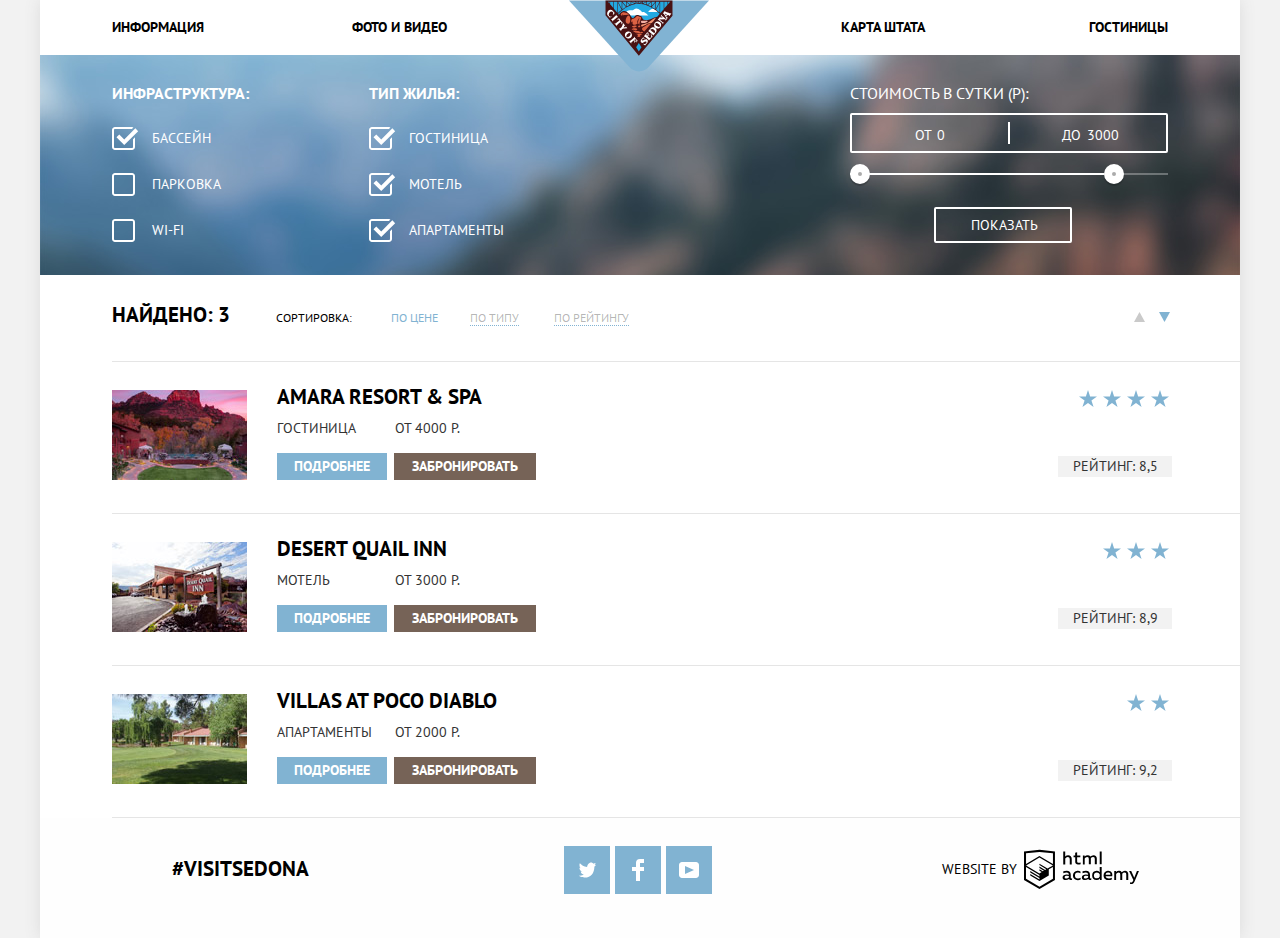
==== hotelsfilter.html @ 608b560d "d27 fix" ====
<!DOCTYPE html>
<html lang="ru">

<head>
  <meta charset="utf-8">
  <title>HTML Academy: Седона: Поиск Гостиницы</title>
  <link href="https://fonts.googleapis.com/css?family=PT+Sans:400,700&amp;subset=cyrillic" rel="stylesheet">
  <link rel="stylesheet" href="css/normalize.css">
  <link rel="stylesheet" href="css/styles.css">
</head>

<body>
  <div class="container-inner-page">
    <header class="main-header">
      <a class="logo" href="index.html"><img src="img/logo-sedona.svg" alt="nav-logo" width="140" height="72"></a>
      <nav class="main-nav">
        <ul class="site-nav">
          <li><a href="#">Информация</a></li>
          <li><a href="#">Фото и Видео</a></li>
          <li><a href="#">Карта Штата</a></li>
          <li><a href="hotelsfilter.html">Гостиницы</a></li>
        </ul>
      </nav>
    </header>
    <main class="hotels-main">
      <h1 class="visually-hidden">Выбор Жилья</h1>
      <form class="filters">
        <h2 class="visually-hidden">Фильтры жилья</h2>
        <ul class="filter-options-list">
          <h3>Инфраструктура:</h3>
          <li>
            <label class="label-checkbox" for="pool">
              <input type="checkbox" name="pool" id="pool" class="visually-hidden checkbox" checked>
              <span class="checkbox-icon">
               <svg xmlns="http://www.w3.org/2000/svg" width="23" height="23" viewBox="0 0 23 23"><path fill="#FFFFFF" d="M20 2c.542 0 1 .458 1 1v17c0 .542-.458 1-1 1H3c-.542 0-1-.458-1-1V3c0-.542.458-1 1-1h17m0-2H3C1.35 0 0 1.35 0 3v17c0 1.65 1.35 3 3 3h17c1.65 0 3-1.35 3-3V3c0-1.65-1.35-3-3-3z"/>
               </svg>
               <svg xmlns="http://www.w3.org/2000/svg" width="27" height="23" viewBox="0 0 27 23"><path fill="#FFFFFF" d="M7.285 7.486l-2.829 2.829 7.783 7.783L26.171 4.166l-2.828-2.829-11.104 11.102z"/><path fill="#FFFFFF" d="M21 20c0 .542-.458 1-1 1H3c-.542 0-1-.458-1-1V3c0-.542.458-1 1-1h16.908L21.493.415A2.96 2.96 0 0 0 20 0H3C1.35 0 0 1.35 0 3v17c0 1.65 1.35 3 3 3h17c1.65 0 3-1.35 3-3v-9.829l-2 2V20z"/>
               </svg>
            </span> Бассейн
            </label>
          </li>
          <li>
            <label class="label-checkbox" for="parking">
              <input type="checkbox" name="parking" id="parking" class="visually-hidden checkbox">
              <span class="checkbox-icon">
               <svg xmlns="http://www.w3.org/2000/svg" width="23" height="23" viewBox="0 0 23 23"><path fill="#FFFFFF" d="M20 2c.542 0 1 .458 1 1v17c0 .542-.458 1-1 1H3c-.542 0-1-.458-1-1V3c0-.542.458-1 1-1h17m0-2H3C1.35 0 0 1.35 0 3v17c0 1.65 1.35 3 3 3h17c1.65 0 3-1.35 3-3V3c0-1.65-1.35-3-3-3z"/>
               </svg>
               <svg xmlns="http://www.w3.org/2000/svg" width="27" height="23" viewBox="0 0 27 23"><path fill="#FFFFFF" d="M7.285 7.486l-2.829 2.829 7.783 7.783L26.171 4.166l-2.828-2.829-11.104 11.102z"/><path fill="#FFFFFF" d="M21 20c0 .542-.458 1-1 1H3c-.542 0-1-.458-1-1V3c0-.542.458-1 1-1h16.908L21.493.415A2.96 2.96 0 0 0 20 0H3C1.35 0 0 1.35 0 3v17c0 1.65 1.35 3 3 3h17c1.65 0 3-1.35 3-3v-9.829l-2 2V20z"/>
               </svg>
            </span> Парковка
            </label>
          </li>
          <li>
            <label class="label-checkbox" for="wifi">
              <input type="checkbox" name="wifi" id="wifi" class="visually-hidden checkbox">
              <span class="checkbox-icon">
               <svg xmlns="http://www.w3.org/2000/svg" width="23" height="23" viewBox="0 0 23 23"><path fill="#FFFFFF" d="M20 2c.542 0 1 .458 1 1v17c0 .542-.458 1-1 1H3c-.542 0-1-.458-1-1V3c0-.542.458-1 1-1h17m0-2H3C1.35 0 0 1.35 0 3v17c0 1.65 1.35 3 3 3h17c1.65 0 3-1.35 3-3V3c0-1.65-1.35-3-3-3z"/>
               </svg>
               <svg xmlns="http://www.w3.org/2000/svg" width="27" height="23" viewBox="0 0 27 23"><path fill="#FFFFFF" d="M7.285 7.486l-2.829 2.829 7.783 7.783L26.171 4.166l-2.828-2.829-11.104 11.102z"/><path fill="#FFFFFF" d="M21 20c0 .542-.458 1-1 1H3c-.542 0-1-.458-1-1V3c0-.542.458-1 1-1h16.908L21.493.415A2.96 2.96 0 0 0 20 0H3C1.35 0 0 1.35 0 3v17c0 1.65 1.35 3 3 3h17c1.65 0 3-1.35 3-3v-9.829l-2 2V20z"/>
               </svg>
              </span> Wi-Fi
            </label>
          </li>
        </ul>
        <ul class="filter-options-list rent-type">
          <h3>Тип жилья:</h3>
          <li>
            <label for="hotel" class="label-checkbox">
              <input type="checkbox" name="hotel" id="hotel" class="visually-hidden checkbox" checked>
              <span class="checkbox-icon">
               <svg xmlns="http://www.w3.org/2000/svg" width="23" height="23" viewBox="0 0 23 23"><path fill="#FFFFFF" d="M20 2c.542 0 1 .458 1 1v17c0 .542-.458 1-1 1H3c-.542 0-1-.458-1-1V3c0-.542.458-1 1-1h17m0-2H3C1.35 0 0 1.35 0 3v17c0 1.65 1.35 3 3 3h17c1.65 0 3-1.35 3-3V3c0-1.65-1.35-3-3-3z"/>
               </svg>
               <svg xmlns="http://www.w3.org/2000/svg" width="27" height="23" viewBox="0 0 27 23"><path fill="#FFFFFF" d="M7.285 7.486l-2.829 2.829 7.783 7.783L26.171 4.166l-2.828-2.829-11.104 11.102z"/><path fill="#FFFFFF" d="M21 20c0 .542-.458 1-1 1H3c-.542 0-1-.458-1-1V3c0-.542.458-1 1-1h16.908L21.493.415A2.96 2.96 0 0 0 20 0H3C1.35 0 0 1.35 0 3v17c0 1.65 1.35 3 3 3h17c1.65 0 3-1.35 3-3v-9.829l-2 2V20z"/>
               </svg>
            </span> Гостиница
            </label>
          </li>
          <li>
            <label for="motel" class="label-checkbox">
              <input type="checkbox" name="motel" id="motel" class="visually-hidden checkbox" checked>
              <span class="checkbox-icon">
               <svg xmlns="http://www.w3.org/2000/svg" width="23" height="23" viewBox="0 0 23 23"><path fill="#FFFFFF" d="M20 2c.542 0 1 .458 1 1v17c0 .542-.458 1-1 1H3c-.542 0-1-.458-1-1V3c0-.542.458-1 1-1h17m0-2H3C1.35 0 0 1.35 0 3v17c0 1.65 1.35 3 3 3h17c1.65 0 3-1.35 3-3V3c0-1.65-1.35-3-3-3z"/>
               </svg>
               <svg xmlns="http://www.w3.org/2000/svg" width="27" height="23" viewBox="0 0 27 23"><path fill="#FFFFFF" d="M7.285 7.486l-2.829 2.829 7.783 7.783L26.171 4.166l-2.828-2.829-11.104 11.102z"/><path fill="#FFFFFF" d="M21 20c0 .542-.458 1-1 1H3c-.542 0-1-.458-1-1V3c0-.542.458-1 1-1h16.908L21.493.415A2.96 2.96 0 0 0 20 0H3C1.35 0 0 1.35 0 3v17c0 1.65 1.35 3 3 3h17c1.65 0 3-1.35 3-3v-9.829l-2 2V20z"/>
               </svg>
            </span> Мотель
            </label>
          </li>
          <li>
            <label for="apart" class="label-checkbox">
              <input type="checkbox" name="apart" id="apart" class="visually-hidden checkbox" checked>
              <span class="checkbox-icon">
               <svg xmlns="http://www.w3.org/2000/svg" width="23" height="23" viewBox="0 0 23 23"><path fill="#FFFFFF" d="M20 2c.542 0 1 .458 1 1v17c0 .542-.458 1-1 1H3c-.542 0-1-.458-1-1V3c0-.542.458-1 1-1h17m0-2H3C1.35 0 0 1.35 0 3v17c0 1.65 1.35 3 3 3h17c1.65 0 3-1.35 3-3V3c0-1.65-1.35-3-3-3z"/>
               </svg>
               <svg xmlns="http://www.w3.org/2000/svg" width="27" height="23" viewBox="0 0 27 23"><path fill="#FFFFFF" d="M7.285 7.486l-2.829 2.829 7.783 7.783L26.171 4.166l-2.828-2.829-11.104 11.102z"/><path fill="#FFFFFF" d="M21 20c0 .542-.458 1-1 1H3c-.542 0-1-.458-1-1V3c0-.542.458-1 1-1h16.908L21.493.415A2.96 2.96 0 0 0 20 0H3C1.35 0 0 1.35 0 3v17c0 1.65 1.35 3 3 3h17c1.65 0 3-1.35 3-3v-9.829l-2 2V20z"/>
               </svg>
            </span> Апартаменты
            </label>
          </li>
        </ul>
        <div class="filter-range">
          <div class="filter-range-title">Стоимость в сутки (р):</div>
          <div class="price-control">
            <label class="min-value">от
              <input type="text" name="min-value" value="0">
            </label>
            <label class="max-value">до
              <input type="text" name="max-value" value="3000">
            </label>
          </div>
          <div class="range-controls">
            <div class="scale">
              <div class="bar"></div>
            </div>
            <div class="range-toggle range-toggle-min"></div>
            <div class="range-toggle range-toggle-max"></div>
          </div>
          <button class="btn-transparent" type="submit">Показать</button>
        </div>
      </form>
      <section class="results">
        <h2 class="visually-hidden">Варианты жилья</h2>
        <div class="wrapper-result-filter">
          <div class="wrapper-text-results">
            <p>НАЙДЕНО:<span> 3</span></p>
            <p>Сортировка:</p>
          </div>
          <div class="result-filter">
            <ul>
              <li><a class="active-filter" href="#">По цене</a></li>
              <li><a href="#">По типу</a></li>
              <li><a href="#">По рейтингу</a></li>
            </ul>
          </div>
          <div class="result-direction">
            <a href="#" aria-label="Направление вверх">
              <svg xmlns="http://www.w3.org/2000/svg" width="11" height="10" viewBox="0 0 11 10">
                <path fill="#cacaca" d="M5.5 0L0 10h11z" />
              </svg>
            </a>
            <a href="#" aria-label="Направление вниз">
              <svg class="active-arrow" xmlns="http://www.w3.org/2000/svg" width="11" height="10" viewBox="0 0 11 10">
                <path fill="#cacaca" d="M5.5 10L0 0h11" />
              </svg>
            </a>
          </div>
        </div>
        <div class="wrapper-hotel-list">
          <ul class="hotels-list">
            <li>
              <a href="#" class="hotels-list-item-img"><img src="img/hotelphoto.jpg" alt="hotelphoto" width="135" height="90"></a>
              <div class="wrapper-hotel-card">
                <a href="#"><h3>AMARA RESORT & SPA</h3></a>
                <div class="wrapper-card-info">
                  <span>Гостиница</span>
                  <span>от 4000 Р.</span>
                </div>
                <div class="wrapper-card-buttons">
                  <a class="blue-button button info-button" href="#">Подробнее</a>
                  <a class="button brown-button book-button" href="#">Забронировать</a>
                </div>
              </div>
              <div class="stars-rate">
                <div class="stars">
                  <svg xmlns="http://www.w3.org/2000/svg" width="18" height="17" viewBox="0 0 18 17">
                    <path fill="#81B3D2" d="M9.002 0l2.126 6.494h6.877l-5.564 4.012L14.566 17l-5.564-4.013L3.438 17l2.126-6.494L0 6.494h6.878z" />
                  </svg>
                  <svg xmlns="http://www.w3.org/2000/svg" width="18" height="17" viewBox="0 0 18 17">
                    <path fill="#81B3D2" d="M9.002 0l2.126 6.494h6.877l-5.564 4.012L14.566 17l-5.564-4.013L3.438 17l2.126-6.494L0 6.494h6.878z" />
                  </svg>
                  <svg xmlns="http://www.w3.org/2000/svg" width="18" height="17" viewBox="0 0 18 17">
                    <path fill="#81B3D2" d="M9.002 0l2.126 6.494h6.877l-5.564 4.012L14.566 17l-5.564-4.013L3.438 17l2.126-6.494L0 6.494h6.878z" />
                  </svg>
                  <svg xmlns="http://www.w3.org/2000/svg" width="18" height="17" viewBox="0 0 18 17">
                    <path fill="#81B3D2" d="M9.002 0l2.126 6.494h6.877l-5.564 4.012L14.566 17l-5.564-4.013L3.438 17l2.126-6.494L0 6.494h6.878z" />
                  </svg>
                </div>
                <span>Рейтинг: <span>8,5</span></span>
              </div>
            </li>
            <li>
              <a href="#" class="hotels-list-item-img"><img src="img/motelphoto.jpg" alt="motelphoto" width="135" height="90"></a>
              <div class="wrapper-hotel-card">
                <a href="#"><h3 class="hotel-name">DESERT QUAIL INN</h3></a>
                <div class="wrapper-card-info">
                  <span>Мотель</span>
                  <span>от 3000 Р.</span>
                </div>
                <div class="wrapper-card-buttons">
                  <a class="blue-button button info-button" href="#">Подробнее</a>
                  <a class="button brown-button book-button" href="#">Забронировать</a>
                </div>
              </div>
              <div class="stars-rate">
                <div class="stars">
                  <svg xmlns="http://www.w3.org/2000/svg" width="18" height="17" viewBox="0 0 18 17">
                    <path fill="#81B3D2" d="M9.002 0l2.126 6.494h6.877l-5.564 4.012L14.566 17l-5.564-4.013L3.438 17l2.126-6.494L0 6.494h6.878z" />
                  </svg>
                  <svg xmlns="http://www.w3.org/2000/svg" width="18" height="17" viewBox="0 0 18 17">
                    <path fill="#81B3D2" d="M9.002 0l2.126 6.494h6.877l-5.564 4.012L14.566 17l-5.564-4.013L3.438 17l2.126-6.494L0 6.494h6.878z" />
                  </svg>
                  <svg xmlns="http://www.w3.org/2000/svg" width="18" height="17" viewBox="0 0 18 17">
                    <path fill="#81B3D2" d="M9.002 0l2.126 6.494h6.877l-5.564 4.012L14.566 17l-5.564-4.013L3.438 17l2.126-6.494L0 6.494h6.878z" />
                  </svg>
                </div>
                <span>Рейтинг: <span>8,9</span></span>
              </div>
            </li>
            <li>
              <a href="#" class="hotels-list-item-img"><img src="img/apartphoto.jpg" alt="apartphoto" width="135" height="90"></a>
              <div class="wrapper-hotel-card">
                <a href="#"><h3 class="hotel-name">VILLAS AT POCO DIABLO</h3></a>
                <div class="wrapper-card-info">
                  <span>Апартаменты</span>
                  <span>от 2000 Р.</span>
                </div>
                <div class="wrapper-card-buttons">
                  <a class="blue-button button info-button" href="#">Подробнее</a>
                  <a class="button brown-button book-button" href="#">Забронировать</a>
                </div>
              </div>
              <div class="stars-rate">
                <div class="stars">
                  <svg xmlns="http://www.w3.org/2000/svg" width="18" height="17" viewBox="0 0 18 17">
                    <path fill="#81B3D2" d="M9.002 0l2.126 6.494h6.877l-5.564 4.012L14.566 17l-5.564-4.013L3.438 17l2.126-6.494L0 6.494h6.878z" />
                  </svg>
                  <svg xmlns="http://www.w3.org/2000/svg" width="18" height="17" viewBox="0 0 18 17">
                    <path fill="#81B3D2" d="M9.002 0l2.126 6.494h6.877l-5.564 4.012L14.566 17l-5.564-4.013L3.438 17l2.126-6.494L0 6.494h6.878z" />
                  </svg>
                </div>
                <span>Рейтинг: <span>9,2</span></span>
              </div>
            </li>
          </ul>
        </div>
      </section>
    </main>
    <footer class="footer-inner-page">
      <p>#VISITSEDONA</p>
      <ul>
        <li>
          <a class="social-button" href="#">
            <span class="visually-hidden">Twitter</span>
            <svg xmlns="http://www.w3.org/2000/svg" xmlns:xlink="http://www.w3.org/1999/xlink" width="17" height="22" viewBox="0 0 17 15"><path fill="#FFF" d="M10.95.144c1.685-.496 2.984.27 3.577 1.179.673-.231 1.331-.481 2.011-.708a2.345 2.345 0 0 1-.857 1.768c.685.17 1.304-.491 1.304-.491-.169 1-1.006 1.788-1.563 2.024-.231 6.75-3.175 11.217-10.077 11.082h-.446c-.41 0-4.164-.46-4.898-1.887 2.271.196 3.893-.422 4.693-1.177-.96-.3-2.679-.477-2.979-2.95.349.106.564.228 1.19.119C1.705 8.247.374 7.53.448 5.33c.285.328 1.067.536 1.34.472C1.085 5.561-.182 2.442.894.85c1.818 1.854 3.735 3.606 7.152 3.773C8.254 2.33 9.183.793 10.95.144z"/>
            </svg>
          </a>
        </li>
        <li>
          <a class="social-button" href="#">
            <span class="visually-hidden">Facebook</span>
            <svg xmlns="http://www.w3.org/2000/svg" width="12" height="22" viewBox="0 0 12 22"><path fill="#FFF" d="M12 4V0H8a4 4 0 0 0-4 4v4H0v4h4v10h4V12h4V8H8V4h4z"/>
            </svg>
          </a>
        </li>
        <li>
          <a class="social-button" href="#">
            <span class="visually-hidden">YouTube</span>
            <svg xmlns="http://www.w3.org/2000/svg" xmlns:xlink="http://www.w3.org/1999/xlink" width="20" height="22" viewBox="0 0 20 16"><path fill="#FFF" d="M17 0H3C1.35 0 0 1.35 0 3v10c0 1.65 1.35 3 3 3h14c1.65 0 3-1.35 3-3V3c0-1.65-1.35-3-3-3zM6.027 11.998V4.002L15.014 8l-8.987 3.998z"/>
            </svg>
          </a>
        </li>
      </ul>
      <div class="footer-copyright">
        <a href="https://htmlacademy.ru/intensive/htmlcss">Website by
          <svg id="Layer_1" data-name="Layer 1" xmlns="http://www.w3.org/2000/svg" viewBox="0 0 108.08 36.85" width="115" height="41"><title>logo-htmlacademy-small1</title><path d="M44.61,26.88a2,2,0,0,0,.55-0.1v1.33a3.25,3.25,0,0,1-1.18.21,1.67,1.67,0,0,1-1.67-1,4.84,4.84,0,0,1-3.14,1.08c-1.51,0-2.91-.83-2.91-2.55,0-2.13,2-2.79,3.71-2.79a11.08,11.08,0,0,1,2.17.25v-0.3c0-1-.76-1.77-2.19-1.77a7.42,7.42,0,0,0-3,.64v-1.7a10.21,10.21,0,0,1,3.19-.55c2.36,0,3.81,1.12,3.81,3.65v3a0.54,0.54,0,0,0,.49.59h0.17Zm-6.44-1.13A1.35,1.35,0,0,0,39.63,27h0.11a3.39,3.39,0,0,0,2.41-1V24.58a9.72,9.72,0,0,0-1.81-.21c-1,0-2.16.33-2.16,1.38h0Zm12.36-6.11a5,5,0,0,1,2.57.64V22a4.08,4.08,0,0,0-2.3-.7,2.75,2.75,0,1,0,0,5.49,5,5,0,0,0,2.43-.64v1.71a6.27,6.27,0,0,1-2.76.57A4.21,4.21,0,0,1,46,24.51q0-.21,0-0.41a4.32,4.32,0,0,1,4.18-4.46h0.38Zm12.17,7.24a2,2,0,0,0,.55-0.1v1.33a3.25,3.25,0,0,1-1.18.21,1.67,1.67,0,0,1-1.67-1,4.84,4.84,0,0,1-3.14,1.08c-1.51,0-2.91-.83-2.91-2.55,0-2.13,2-2.79,3.71-2.79a11.08,11.08,0,0,1,2.17.25v-0.3c0-1-.76-1.77-2.19-1.77a7.42,7.42,0,0,0-3,.64v-1.7a10.21,10.21,0,0,1,3.19-.55c2.36,0,3.81,1.12,3.81,3.65v3a0.54,0.54,0,0,0,.49.59h0.17Zm-6.44-1.13A1.35,1.35,0,0,0,57.73,27h0.11a3.39,3.39,0,0,0,2.41-1V24.58a9.72,9.72,0,0,0-1.81-.21c-1.06,0-2.16.33-2.16,1.38h0ZM73,16V28.2H71.35V26.88a3.88,3.88,0,0,1-3.19,1.54,4.4,4.4,0,0,1,0-8.78,3.81,3.81,0,0,1,3,1.3V16H73Zm-4.53,5.22a2.76,2.76,0,1,0,0,5.52A2.86,2.86,0,0,0,71.15,25V23A2.91,2.91,0,0,0,68.49,21.27ZM79,19.64c3.31,0,4.46,2.68,3.92,5.09H76.7c0.21,1.5,1.67,2.11,3.19,2.11a6.11,6.11,0,0,0,2.64-.59v1.6a7.14,7.14,0,0,1-3,.57C77,28.42,74.78,27,74.78,24a4.18,4.18,0,0,1,4-4.39H79Zm0.09,1.54a2.28,2.28,0,0,0-2.44,2.1v0.06H81.3A2,2,0,0,0,79.13,21.18Zm5.73,7V19.87h1.65v1a3.81,3.81,0,0,1,2.78-1.27A2.86,2.86,0,0,1,91.89,21a4.12,4.12,0,0,1,2.91-1.33A3.06,3.06,0,0,1,98,23V28.2h-1.9V23.05a1.59,1.59,0,0,0-1.42-1.75H94.42a2.8,2.8,0,0,0-2.07,1.12V28.2h-1.9V23.05A1.59,1.59,0,0,0,89,21.31H88.8a3,3,0,0,0-2.21,1.29v5.63H84.86Zm21.31-8.33h1.9l-3.91,9.46c-0.9,2.17-2.09,2.86-3.35,2.86a4.76,4.76,0,0,1-1.1-.14V30.46a2.86,2.86,0,0,0,.85.12c0.9,0,1.58-.64,2.07-1.9l0.17-.42-4-8.4h2l2.86,6.29ZM38.73,1.46V6.22a3.81,3.81,0,0,1,2.7-1.14,3.25,3.25,0,0,1,3.44,3.4v5.15H43V8.72a1.81,1.81,0,0,0-1.61-2h-0.3a2.93,2.93,0,0,0-2.32,1.39v5.52h-1.9V1.46h1.9ZM49.94,2.31v3h3V6.91h-3v3.81c0,1.1.5,1.46,1.58,1.46a4.49,4.49,0,0,0,1.69-.33v1.6A6.8,6.8,0,0,1,51,13.8a2.55,2.55,0,0,1-2.86-2.74V6.89H46.58V5.26h1.5V2.74Zm5.4,11.31V5.28H57v1A3.81,3.81,0,0,1,59.77,5a2.86,2.86,0,0,1,2.6,1.33A4.12,4.12,0,0,1,65.28,5,3.06,3.06,0,0,1,68.44,8.4v5.21h-1.9V8.46a1.59,1.59,0,0,0-1.42-1.75H64.89a2.8,2.8,0,0,0-2.07,1.12v5.78h-1.9V8.46A1.59,1.59,0,0,0,59.5,6.71H59.27A3,3,0,0,0,57.06,8v5.63H55.34ZM71.17,1.45H73V13.6H71.17V1.45ZM14.71,0H14.55L0,1.54V28.21l14.55,8.66,14.55-8.66V1.54Zm12.5,27.1L14.55,34.64,1.9,27.12V16.18l12.59,7.5V25L5.86,19.9v1.31l8.68,5.21v1.39L5.87,22.65V24l8.68,5.21,8.75-5.24V18.31L27.2,16V27.12Zm0-12.53-3.48,2-1.6,1L14.51,13v1.31L21,18.23H21l-0.14.09-1,.54-5.37-3.2V17l4.24,2.52-1,.67-3.2-1.9v1.31l2.1,1.24L14.5,22.1,2,14.65,14.51,7.11Zm0-1.32L14.49,5.76,1.91,13.25v-10L14.56,1.92,27.21,3.25v10h0Z" transform="translate(0 -0.02)"/>
          </svg>
        </a>
      </div>
    </footer>
  </div>
</body>

</html>
---- css/styles.css ----
body {
  margin: 0;
  padding: 0;
  display: -webkit-box;
  display: -ms-flexbox;
  display: flex;


  font-family: "PT Sans", Arial, sans-serif;
  font-size: 14px;
  line-height: 21px;
  font-weight: 400;
  color: #000000;
  text-transform: uppercase;
  text-align: center;


  background-color: #f2f2f2;
  -webkit-box-sizing: border-box;
  box-sizing: border-box;
}

a {
  text-decoration: none;
}

.container-page {
  margin-right: auto;
  margin-left: auto;
  -webkit-box-shadow: 0 0 15px #dbdbdb;
  box-shadow: 0 0 15px #dbdbdb;

  max-width: 1200px;
  height: 2770px;
  position: relative;
  width: 1200px;
}

.container-inner-page {
  margin-right: auto;
  margin-left: auto;
  -webkit-box-shadow: 0 0 15px #dbdbdb;
  box-shadow: 0 0 15px #dbdbdb;

  max-width: 1200px;
  position: relative;
}

.visually-hidden {
  position: absolute;
  clip: rect(0 0 0 0);
  width: 1px;
  height: 1px;
  margin: -1px;
}

.main-header {
  position: relative;
  background-color: #ffffff;
  width: 1200px;

  line-height: 26px;
  font-weight: 700;
  color: #000000;
}

.main-header li {
  list-style: none;

  margin: 0;
  padding: 0;
}

.logo {
  position: absolute;
  left: 44.1%;
  z-index: 1;
}

.site-nav {
  display: -webkit-box;
  display: -ms-flexbox;
  display: flex;
  -ms-flex-wrap: wrap;
  flex-wrap: wrap;
  padding: 0;
  line-height: 55px;
  -webkit-box-align: center;
  -ms-flex-align: center;
  align-items: center;
  margin: 0;
}

.site-nav a {
  height: 100%;
}

.site-nav li {
  width: 100px;
}

.site-nav li:first-child {
  margin-left: 6%;
  margin-right: 11.6666%;
  text-align: left;
}

.site-nav li:nth-child(2) {
  margin-right: auto;
  text-align: left;
}

.site-nav li:nth-child(3) {
  text-align: right;
}

.site-nav li:last-child {
  margin-right: 6%;
  margin-left: 11.9166%;
  text-align: right;
}

.main-header a {
  color: #000000;
}

.main-header a:hover,
.main-header a:focus {
  color: #80b3d2;
}

.main-header a:active {
  color: rgba( 0, 0, 0, 0.3);
}

.welcome-block {
  background-color: #848288;
  background-image: url("../img/background-photo.jpg");
  background-position: center -58px;
  background-repeat: no-repeat;
  background-size: cover;
  height: 510px;
  position: relative;
  z-index: -1;
}

.welcome-block img {
  padding-top: 75px;
}

.features,
.search-button {
  background-color: #ffffff;
  position: relative;

  color: #000000;
}

.features ul {
  list-style: none;
  padding: 0;
}

.features h2 {
  font-size: 21px;
  line-height: 26px;
  text-align: center;
}

.features h3 {
  font-size: 21px;
  text-align: center;
  -ms-flex-item-align: center;
  -ms-grid-row-align: center;
  align-self: center;
}

.features span,
.features p {
  text-align: center;
  color: #333333;
}

.feature-true-town,
.feature-diablo-bridge {
  background-color: #81b3d2;
  width: 1200px;

  color: #ffffff;
}

.feature-true-town h3 {
  width: 130px;
  margin-top: 48px;
}

.feature-true-town p,
.feature-diablo-bridge p,
.feature-true-town span,
.feature-diablo-bridge span {
  color: #ffffff;
}

.feature-true-town p {
  -ms-flex-item-align: center;
  -ms-grid-row-align: center;
  align-self: center;
  width: 290px;
  margin-top: 23px;
}

.feature-diablo-bridge p {
  width: 306px;
  -ms-flex-item-align: center;
  -ms-grid-row-align: center;
  align-self: center;
  margin-top: 23px;
}

.feature-brown-block {
  background-color: #eeeeee;

  color: #000000;

  width: 33.333333%;
  min-height: 255px;
  display: -webkit-box;
  display: -ms-flexbox;
  display: flex;
  -webkit-box-orient: vertical;
  -webkit-box-direction: normal;
  -ms-flex-direction: column;
  flex-direction: column;
  -webkit-box-pack: center;
  -ms-flex-pack: center;
  justify-content: center;
}

.feature-brown-block h3 {
  margin: 0;
  width: 130px;
  -ms-flex-item-align: center;
  -ms-grid-row-align: center;
  align-self: center;

  margin-bottom: 25px;
  margin-top: 49px;
}

.feature-brown-block p {
  width: 260px;
  -ms-flex-item-align: center;
  -ms-grid-row-align: center;
  align-self: center;
  margin: 0;

  margin-bottom: 58px;
}

.feature-brown-block span {
  margin-bottom: auto;
}

.search-button b {
  font-size: 30px;
  line-height: 36px;
  text-align: center;
}

.search-button p {
  line-height: 24px;
  text-align: center;

  color: #333333;
  margin-top: 25px;
  width: 435px;
}

.button {
  font-size: 21px;
  line-height: 26px;
  text-align: center;
  vertical-align: middle;
  font-weight: 700;
  text-transform: uppercase;

  color: #ffffff;
  background-color: #766357;
  border: none;

  cursor: pointer;
}

.brown-button:hover,
.brown-button:focus {
  background-color: #604e43;
}

.brown-button:active {
  background-color: #503e33;
  color: rgba( 255, 255, 255, 0.3);
}

.blue-button {
  background-color: #81b3d2;
}

.blue-button:hover,
.blue-button:focus {
  background-color: #669ec0;
}

.blue-button:active {
  background-color: #5496bd;
  color: rgba( 255, 255, 255, 0.3);
}

.search-form label {
  line-height: 26px;
  font-weight: 700;
}

.footer p,
.footer-inner-page p {
  font-size: 21px;
  line-height: 26px;
  font-weight: 700;
  width: 400px;
  margin-top: 3px;
}

.footer ul,
.footer-inner-page ul {
  text-align: center;
}

.social-button {
  background-color: #81b3d2;
  color: #ffffff;

  width: 46px;
  height: 48px;
  display: -webkit-box;
  display: -ms-flexbox;
  display: flex;
  -webkit-box-align: center;
  -ms-flex-align: center;
  align-items: center;
  -webkit-box-pack: center;
  -ms-flex-pack: center;
  justify-content: center;
}

.social-button:active path {
  fill: #88b6d1;
}

.social-button:hover,
.social-button:focus {
  background-color: #669ec0;
  color: #ffffff;
}

.social-button:active {
  background-color: #5496bd;
  color: rgba( 255, 255, 255, 0.3);
}

.footer li,
.footer-inner-page li {
  list-style: none;
}

.footer li:first-child,
.footer-inner-page li:first-child {
  margin-left: 124px;
  margin-right: 5px;
}

.footer li:last-child,
.footer-inner-page li:last-child {
  margin-left: 5px;
  margin-right: auto;
}

.footer-copyright {
  line-height: 26px;
  vertical-align: middle;
  text-align: right;
  width: 400px;
  margin-top: -18px;

  display: -webkit-box;

  display: -ms-flexbox;

  display: flex;
  -webkit-box-pack: center;
      -ms-flex-pack: center;
          justify-content: center;

  fill: black;
}

.footer-copyright a {
  color: #000000;
  width: 211px;

  display: -webkit-box;

  display: -ms-flexbox;

  display: flex;
  -webkit-box-pack: space-evenly;
  -ms-flex-pack: space-evenly;
  justify-content: space-evenly;
  -webkit-box-align: center;
  -ms-flex-align: center;
  align-items: center;
}

.footer-copyright a:hover,
.footer-copyright a:focus {
  fill: #5496bd;
}

.footer-copyright a:active {
  fill: #bdbbbc;
}

.hotels-main {
  background-color: #ffffff;
}

.filters {
  background-color: #465159;
  background-image: url("../img/filter background.jpg");
  background-repeat: no-repeat;

  display: -webkit-box;

  display: -ms-flexbox;

  display: flex;
  min-height: 192px;
  padding-top: 28px;
}

.filters fieldset {
  border: none;
}

.filters legend {
  font-size: 16px;
  font-weight: 700;
  color: #ffffff;
}

.filters label,
.range-input div {
  color: #ffffff;
}

.wrapper-result-filter .wrapper-text-results,
.hotels-list h3 {
  font-size: 21px;
  line-height: 26px;
  font-weight: 700;
  color: #000000;
  margin-top: 6px;
}

.hotels-list a h3:hover,
.hotels-list a h3:focus {
  color: #80b3d2;
}

.hotels-list a h3:active {
  color: rgba( 0, 0, 0, 0.3);
}

.result-filter {
  font-size: 12px;
  line-height: 18px;

  display: -webkit-box;

  display: -ms-flexbox;

  display: flex;
  margin-right: auto;
  -ms-flex-wrap: wrap;
  flex-wrap: wrap;
}

.result-filter ul {
  display: -webkit-box;
  display: -ms-flexbox;
  display: flex;
  padding: 0;
  width: 288px;
}

.results ul {
  list-style: none;
}

.result-filter li:first-child {
  margin-left: 39px;
}

.result-filter li:nth-child(2) {
  margin-left: 32px;
  margin-right: auto;
}

.result-filter li:last-child {
  margin-right: 11px;
}

.result-filter .active-filter {
  color: #81b3d2;
  border-bottom: none;
}

.result-filter a {
  color: rgba(0, 0, 0, 0.3);
  text-decoration: none;
  border-bottom: 1px dotted #81b3d2;
}

.result-filter a:hover {
  color: #81b3d2;
}

.result-filter a:active {
  color: #000000;
  border-bottom: none;
}

.hotels-list span {
  color: #333333;
}

.wrapper-h2 {
  display: -webkit-box;
  display: -ms-flexbox;
  display: flex;
  width: 490px;
  -webkit-box-orient: vertical;
  -webkit-box-direction: normal;
  -ms-flex-direction: column;
  flex-direction: column;
  -webkit-box-align: center;
  -ms-flex-align: center;
  align-items: center;
  margin: auto;
  padding-top: 60px;
  padding-bottom: 50px;
  min-height: 106px;
}

.wrapper-h2 h2 {
  margin: 0;
  width: 490px;
}

.wrapper-h2 p {
  margin: 0;
  margin-top: 30px;
}

.wrapper-feature-town {
  display: -webkit-box;
  display: -ms-flexbox;
  display: flex;
  -webkit-box-orient: vertical;
  -webkit-box-direction: normal;
  -ms-flex-direction: column;
  flex-direction: column;
  -ms-flex-preferred-size: 33.333333%;
  flex-basis: 33.333333%;
}

.feature-true-town {
  display: -webkit-box;
  display: -ms-flexbox;
  display: flex;

  position: relative;
  min-height: 255px;
  overflow: hidden;
}

.feature-true-town img {
  position: absolute;
  top: 50%;
  left: 50%;
  -webkit-transform: translate(-25%, -50%);
  -ms-transform: translate(-25%, -50%);
  transform: translate(-25%, -50%);
}

.sublist {
  display: -webkit-box;
  display: -ms-flexbox;
  display: flex;
  -webkit-box-align: center;
  -ms-flex-align: center;
  align-items: center;
  -ms-flex-pack: distribute;
  justify-content: space-around;
}

.sublist li {
  width: 400px;
}

.sublist-item {
  padding-top: 60px;
  padding-bottom: 70px;
  width: 285px;
  margin: auto;
}

.sublist h3 {
  padding-top: 72px;
  position: relative;
  margin-top: 28px;
}

.sublist-item p {
  margin-top: 26px;
}

.sublist-item-aparts h3::before {
  content: "";

  position: absolute;
  width: 75px;
  height: 72px;
  left: 105px;
  top: -25px;

  background-image: url("../img/icon-1.svg");
  background-repeat: no-repeat;
  background-position: 0, 0;
}

.sublist-item-food h3::before {
  content: "";

  position: absolute;
  width: 74px;
  height: 70px;

  top: -25px;
  left: 37%;

  background-image: url("../img/icon-3.svg");
  background-repeat: no-repeat;
  background-position: 0, 0;
}

.sublist-item-gifts h3::before {
  content: "";

  position: absolute;
  width: 64px;
  height: 76px;

  top: -25px;
  left: 39%;

  background-image: url("../img/icon-2.svg");
  background-repeat: no-repeat;
  background-position: 0, 0;
}

.welcome-block {
  display: -webkit-box;
  display: -ms-flexbox;
  display: flex;
  -webkit-box-pack: center;
  -ms-flex-pack: center;
  justify-content: center;
}

.feature-diablo-bridge {
  display: -webkit-box;
  display: -ms-flexbox;
  display: flex;
}

.wrapper-feature-bridge {
  display: -webkit-box;
  display: -ms-flexbox;
  display: flex;
  -webkit-box-orient: vertical;
  -webkit-box-direction: normal;
  -ms-flex-direction: column;
  flex-direction: column;
  -ms-flex-preferred-size: 33.3333333%;
  flex-basis: 33.3333333%;
}

.wrapper-feature-bridge h3 {
  width: 151px;
  margin-top: 48px;
}

.search-button {
  display: -webkit-box;
  display: -ms-flexbox;
  display: flex;
  -webkit-box-orient: vertical;
  -webkit-box-direction: normal;
  -ms-flex-direction: column;
  flex-direction: column;
  -webkit-box-align: center;
  -ms-flex-align: center;
  align-items: center;
  z-index: 3;
}

.wrapper-search-button {
  display: -webkit-box;
  display: -ms-flexbox;
  display: flex;
  -webkit-box-pack: center;
  -ms-flex-pack: center;
  justify-content: center;
  -webkit-box-orient: vertical;
  -webkit-box-direction: normal;
  -ms-flex-direction: column;
  flex-direction: column;
  width: 569px;
  -webkit-box-align: center;
  -ms-flex-align: center;
  align-items: center;
}

.wrapper-text-search-button {
  display: -webkit-box;
  display: -ms-flexbox;
  display: flex;
  -webkit-box-orient: vertical;
  -webkit-box-direction: normal;
  -ms-flex-direction: column;
  flex-direction: column;
  width: 436px;
  padding-top: 52px;
  padding-bottom: 34px;
}

.search-button-brown {
  padding-top: 30px;
  padding-bottom: 30px;
  width: 100%;
}

.search-form {
  display: -webkit-box;
  display: -ms-flexbox;
  display: flex;
  -ms-flex-wrap: wrap;
  flex-wrap: wrap;
  padding: 55px;
  padding-top: 25px;
  padding-left: 56px;
  padding-right: 44px;

  background-color: #fff;

  position: absolute;
  width: 469px;
  top: 100%;
  left: 26.3%;
}

.amount-buttons-container {
  display: -webkit-box;
  display: -ms-flexbox;
  display: flex;
  width: 115px;
}

.wrapper-input-label {
  display: -webkit-box;
  display: -ms-flexbox;
  display: flex;
  width: 458px;
  margin-top: 30px;
  -webkit-box-pack: justify;
  -ms-flex-pack: justify;
  justify-content: space-between;
  -webkit-box-align: center;
  -ms-flex-align: center;
  align-items: center;
}

.search-button-blue {
  width: 97.5%;
  padding: 0;
  min-height: 58px;
  margin-top: 52px;
}

.wrapper-input-label input {
  width: 39px;
  height: 36px;

  border: 0;
  background-color: #f2f2f2;
}

.label-adult-amount {
  padding-right: 27px;
}

.label-children-amount {
  padding-left: 40px;
  padding-right: 15px;
}

.map {
  width: 100%;
  position: relative;
  min-height: 475px;
  height: 100%
}

.footer {
  position: absolute;
  width: 1200px;
  height: 120px;
  bottom: 0;

  display: -webkit-box;

  display: -ms-flexbox;

  display: flex;
  -ms-flex-pack: distribute;
  justify-content: space-around;
  -webkit-box-align: center;
  -ms-flex-align: center;
  align-items: center;
  background-color: rgba(255, 255, 255, 0.9);
}

.footer-inner-page {
  width: 1200px;
  height: 120px;

  display: -webkit-box;

  display: -ms-flexbox;

  display: flex;
  -ms-flex-pack: distribute;
  justify-content: space-around;
  -webkit-box-align: center;
  -ms-flex-align: center;
  align-items: center;
  background-color: rgba(255, 255, 255, 0.9);
}

.footer ul,
.footer-inner-page ul {
  display: -webkit-box;
  display: -ms-flexbox;
  display: flex;
  width: 400px;
  padding: 0;
  -ms-flex-wrap: wrap;
  flex-wrap: wrap;
  margin-top: -3px;
}

.features-list {
  display: -webkit-box;
  display: -ms-flexbox;
  display: flex;
  -ms-flex-wrap: wrap;
  flex-wrap: wrap;
  -webkit-box-pack: center;
  -ms-flex-pack: center;
  justify-content: center;
  margin: 0;
}

.filters h3 {
  font-size: 16px;
  line-height: 21px;
  font-weight: 700;
  padding: 0;
  margin: 0;

  color: #ffffff;
}

.filter-range {
  margin-right: 6%;
  margin-left: auto;
}

.wrapper-result-filter {
  display: -webkit-box;
  display: -ms-flexbox;
  display: flex;
  -webkit-box-align: baseline;
  -ms-flex-align: baseline;
  align-items: baseline;
  min-height: 86px;
}

.hotels-list {
  display: -webkit-box;
  display: -ms-flexbox;
  display: flex;
  -webkit-box-orient: vertical;
  -webkit-box-direction: normal;
  -ms-flex-direction: column;
  flex-direction: column;
  padding: 0;
  margin-bottom: 0;
  margin-top: 0;
}

.hotels-list li {
  display: -webkit-box;
  display: -ms-flexbox;
  display: flex;
  border-top: 1px solid #e5e5e5;

  height: 151px;
}

.wrapper-hotel-card {
  width: 364px;
  margin-left: 30px;
  margin-right: auto;

  display: -webkit-box;

  display: -ms-flexbox;

  display: flex;
  -webkit-box-orient: vertical;
  -webkit-box-direction: normal;
  -ms-flex-direction: column;
  flex-direction: column;
}

.wrapper-hotel-card h3 {
  text-align: left;
  padding: 0;
  margin: 0;
  margin-top: 22px;
}

.map-container {
  position: absolute;
  z-index: -1;
}

.interactive-map {
  width: 100%;
}

.diablo-bridge-image {
  height: 255px;
  width: 800px;
  overflow: hidden;
}

.filter-range {
  width: 318px;
  text-transform: uppercase;
  color: #ffffff;
}

.filter-range-title {
  font-weight: 700px;
  font-size: 16px;
  line-height: 21px;
  margin-bottom: 9px;
  text-align: left;
}

.price-control {
  height: 36px;
  margin-bottom: 20px;

  font-size: 0;
  position: relative;

  border: 2px solid #ffffff;
  border-radius: 2px;
}

.price-control label {
  display: inline-block;

  font-size: 14px;
  line-height: 38px;
  vertical-align: top;

  cursor: pointer;
}

.price-control .min-value,
.price-control .max-value {
  width: 114px;
  padding-left: 34px;
}

.price-control input {
  width: 50px;
  margin: 0;

  color: inherit;
  font: inherit;

  background: none;
  border: none;
}

.price-control::after {
  content: "";
  position: absolute;

  top: 50%;
  left: 50%;
  -webkit-transform: translate(-50%, -50%);
  -ms-transform: translate(-50%, -50%);
  transform: translate(-50%, -50%);

  width: 2px;
  height: 22px;

  background: #ffffff;
}

.range-controls {
  position: relative;

  margin-bottom: 32px;
}

.range-controls .scale {
  height: 2px;

  background: rgba(255, 255, 255, 0.3);
}

.range-controls .bar {
  width: 80%;
  height: 2px;

  background: #ffffff;
}

.range-toggle {
  width: 4px;
  height: 4px;

  background: #ababab;
  border: 8px solid #ffffff;
  border-radius: 50%;
  -webkit-box-shadow: 0 2px 1px 0 rgba(0, 1, 1, 0.2);
  box-shadow: 0 2px 1px 0 rgba(0, 1, 1, 0.2);
  cursor: pointer;

  position: absolute;
  top: -9px;
}

.range-toggle-min {
  left: 0;
}

.range-toggle-max {
  left: 80%;
}

.range-toggle:hover {
  background: #1c4f80;
  -webkit-transform: scale(1.1);
      -ms-transform: scale(1.1);
          transform: scale(1.1);
}

.btn-transparent {
  display: block;
  margin: 0 auto;
  padding: 6px 35px;
  padding-left: 35px;
  width: 138px;
  margin-left: 84px;

  font-size: 14px;
  line-height: 20px;
  color: #ffffff;
  text-transform: uppercase;

  background: transparent;
  border: 2px solid #ffffff;
  border-radius: 2px;
  cursor: pointer;
}

.btn-transparent:hover {
  color: #000000;

  background: #ffffff;
}

.result-direction {
  margin-right: 5%;
}

.result-direction svg {
  cursor: pointer;
}

.result-direction svg:first-child {
  margin-right: 10px;
}

.result-direction path:hover,
.result-direction path:focus {
  fill: #000;
}

.result-direction path:active {
  fill: #81b3d2;
}

.wrapper-text-results {
  width: 240px;
  margin-left: 6%;
  display: -webkit-box;
  display: -ms-flexbox;
  display: flex;
  -webkit-box-pack: justify;
  -ms-flex-pack: justify;
  justify-content: space-between;
  -webkit-box-align: baseline;
  -ms-flex-align: baseline;
  align-items: baseline;
}

.wrapper-text-results p:last-child {
  font-size: 12px;
  line-height: 18px;
  font-weight: 400;
}


.wrapper-hotel-list {
  margin-left: 6%;
  border-bottom: 1px solid #e5e5e5;
}

.hotels-list-item-img {
  -ms-flex-item-align: center;
  -ms-grid-row-align: center;
  align-self: center;
}

.wrapper-card-info {
  display: -webkit-box;
  display: -ms-flexbox;
  display: flex;
  width: 183px;
  -webkit-box-pack: justify;
  -ms-flex-pack: justify;
  justify-content: space-between;

  margin-top: 8px;
  margin-bottom: auto;
}

.wrapper-card-buttons {
  display: -webkit-box;
  display: -ms-flexbox;
  display: flex;
  width: 260px;
  margin-bottom: 33px;
}

.info-button {
  width: 110px;
  height: 27px;

  margin-right: 7px;
}

.book-button {
  width: 142px;
  height: 27px;
}

.info-button,
.book-button {
  font-size: 14px;
  vertical-align: middle;
  line-height: 27px;
}


.stars-rate {
  width: 114px;
  display: -webkit-box;
  display: -ms-flexbox;
  display: flex;
  -webkit-box-orient: vertical;
  -webkit-box-direction: normal;
  -ms-flex-direction: column;
  flex-direction: column;
  -ms-flex-pack: distribute;
  justify-content: space-around;
  margin-right: 6%;
}

.stars {
  display: -webkit-box;
  display: -ms-flexbox;
  display: flex;
  -webkit-box-pack: end;
  -ms-flex-pack: end;
  justify-content: flex-end;

  min-height: 17px;
  margin-right: -3px;
  margin-top: 28px;
  margin-bottom: auto;
}

.stars-rate span {
  background-color: #f2f2f2;
  margin-bottom: 36px;
}

.stars svg {
  margin-right: 6px;
}

.active-arrow path {
  fill: #81b3d2;
}

.minus,
.plus {
  position: relative;

  min-width: 38px;
  height: 38px;
  background-color: #f2f2f2;

  border: 0;

  cursor: pointer;
}

.minus::after {
  position: absolute;

  content: "";

  height: 3px;
  width: 13px;

  background-color: #a9a9a9;
  left: 12px;
  top: 50%;
}

.plus::after,
.plus::before {
  position: absolute;

  content: "";

  height: 3px;
  width: 12px;

  background-color: #a9a9a9;
  left: 13px;
  top: 18px;
}

.plus::after {
  -webkit-transform: rotate(90deg);
  -ms-transform: rotate(90deg);
  transform: rotate(90deg);
}

.minus:hover::after,
.plus:hover::after,
.plus:hover::before,
.minus:focus::after,
.plus:focus::after,
.plus:focus::before {
  background-color: #000;
}

.minus:active::after,
.plus:active::after,
.plus:active::before {
  background-color: #81b3d2;
}


input[name="adult-amout"],
input[name="children-amout"] {
  text-align: center;
}

.calendar-icon {
  width: 21px;
  height: 22px;

  font-size: 0;

  background-color: #f2f2f2;
  border: 0;

  position: absolute;
  right: 10px;

  cursor: pointer;
}

.calendar-icon svg {
  fill: #cdcdcd;

  position: absolute;
  right: 0;
  top: 0;
}

.calendar-icon svg:hover,
.calendar-icon:focus svg {
  fill: #000;
}

.calendar-icon svg:active,
.calendar-icon:active svg {
  fill: #81b3d2;
}

.check-in-date,
.check-out-date {
  position: relative;
}

input[name="date-of-checkin"],
input[name="date-of-checkout"] {
  padding-left: 10px;
  padding-right: 40px;
  width: 64.84%;
}

input[type="checkbox"] {
  cursor: pointer;
}

.label-checkbox {
  position: relative;

  line-height: 23px;

  padding-left: 40px;

  cursor: pointer;
}

.label-checkbox:first-of-type {
  margin-bottom: 23px;
  margin-top: 25px;
}

.label-checkbox:last-child {
  margin-top: auto;
  margin-bottom: 31px;
}

.checkbox-icon {
  position: absolute;

  width: 23px;
  height: 23px;
  left: 0;
}

.checkbox+span svg:last-child {
  display: none;
}

.checkbox:checked+span svg:first-child {
  display: none;
}

.checkbox:checked+span svg:last-child {
  display: block;
}

.checkbox:disabled+span path {
  fill: #6a6a6a;
}

.search-form-display-js {
  display: none;
}


.error-class {
  -webkit-animation: error-class-color 1s;
  animation: error-class-color 1s;
}

.interactive-map {
  position: absolute;
  min-height: 597px;
}

.interactive-map iframe {
  position: absolute;
  width: 100%;
  border: 0;
  min-height: 475px;
  left: 0;
  height: 100%;
}

.mask-container {
  position: absolute;
  bottom: -2px;
  width: 100%;
  height: 59px;
  left: 0;
}

.filter-options-list {
  margin: 0;
  padding: 0;
  list-style: none;
  margin-left: 6%;
  text-align: left;
}

.filter-options-list li {
  margin-top: 23px;
}

.filter-options-list li:first-child {
  margin-top: 25px;
}

.rent-type {
  margin-left: 120px;
}
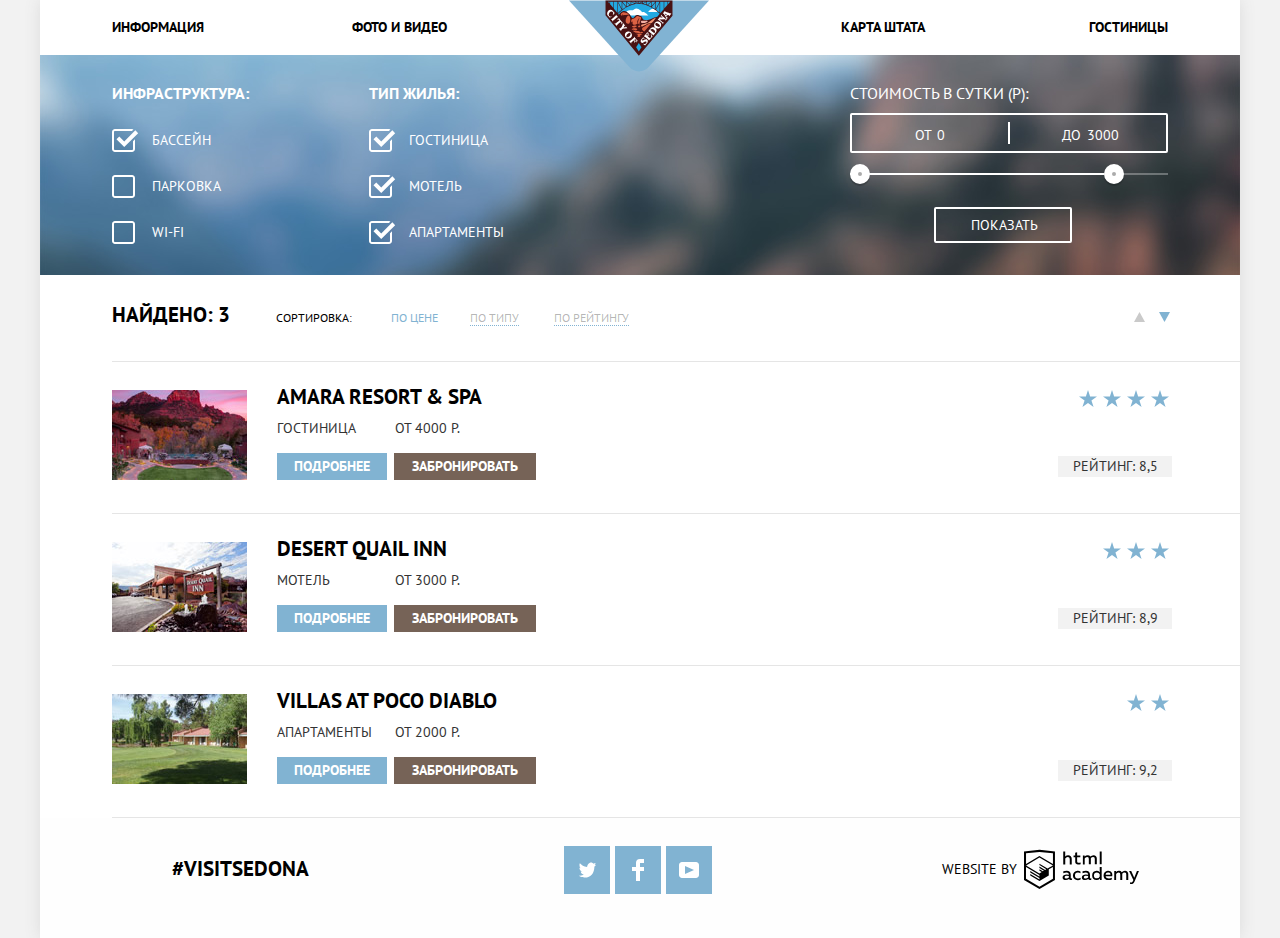
==== commit d184a59a: "fixes" ====
--- a/hotelsfilter.html
+++ b/hotelsfilter.html
@@ -24,80 +24,84 @@
     </header>
     <main class="hotels-main">
       <h1 class="visually-hidden">Выбор Жилья</h1>
-      <form class="filters">
+      <form class="filters" action="#">
         <h2 class="visually-hidden">Фильтры жилья</h2>
-        <ul class="filter-options-list">
+        <div class="infrastructure">
           <h3>Инфраструктура:</h3>
-          <li>
-            <label class="label-checkbox" for="pool">
-              <input type="checkbox" name="pool" id="pool" class="visually-hidden checkbox" checked>
-              <span class="checkbox-icon">
+          <ul class="filter-options-list">
+            <li>
+              <label class="label-checkbox" for="pool">
+                <input type="checkbox" name="pool" id="pool" class="visually-hidden checkbox" checked>
+                <span class="checkbox-icon">
                <svg xmlns="http://www.w3.org/2000/svg" width="23" height="23" viewBox="0 0 23 23"><path fill="#FFFFFF" d="M20 2c.542 0 1 .458 1 1v17c0 .542-.458 1-1 1H3c-.542 0-1-.458-1-1V3c0-.542.458-1 1-1h17m0-2H3C1.35 0 0 1.35 0 3v17c0 1.65 1.35 3 3 3h17c1.65 0 3-1.35 3-3V3c0-1.65-1.35-3-3-3z"/>
                </svg>
                <svg xmlns="http://www.w3.org/2000/svg" width="27" height="23" viewBox="0 0 27 23"><path fill="#FFFFFF" d="M7.285 7.486l-2.829 2.829 7.783 7.783L26.171 4.166l-2.828-2.829-11.104 11.102z"/><path fill="#FFFFFF" d="M21 20c0 .542-.458 1-1 1H3c-.542 0-1-.458-1-1V3c0-.542.458-1 1-1h16.908L21.493.415A2.96 2.96 0 0 0 20 0H3C1.35 0 0 1.35 0 3v17c0 1.65 1.35 3 3 3h17c1.65 0 3-1.35 3-3v-9.829l-2 2V20z"/>
                </svg>
             </span> Бассейн
-            </label>
-          </li>
-          <li>
-            <label class="label-checkbox" for="parking">
-              <input type="checkbox" name="parking" id="parking" class="visually-hidden checkbox">
-              <span class="checkbox-icon">
+              </label>
+            </li>
+            <li>
+              <label class="label-checkbox" for="parking">
+                <input type="checkbox" name="parking" id="parking" class="visually-hidden checkbox">
+                <span class="checkbox-icon">
                <svg xmlns="http://www.w3.org/2000/svg" width="23" height="23" viewBox="0 0 23 23"><path fill="#FFFFFF" d="M20 2c.542 0 1 .458 1 1v17c0 .542-.458 1-1 1H3c-.542 0-1-.458-1-1V3c0-.542.458-1 1-1h17m0-2H3C1.35 0 0 1.35 0 3v17c0 1.65 1.35 3 3 3h17c1.65 0 3-1.35 3-3V3c0-1.65-1.35-3-3-3z"/>
                </svg>
                <svg xmlns="http://www.w3.org/2000/svg" width="27" height="23" viewBox="0 0 27 23"><path fill="#FFFFFF" d="M7.285 7.486l-2.829 2.829 7.783 7.783L26.171 4.166l-2.828-2.829-11.104 11.102z"/><path fill="#FFFFFF" d="M21 20c0 .542-.458 1-1 1H3c-.542 0-1-.458-1-1V3c0-.542.458-1 1-1h16.908L21.493.415A2.96 2.96 0 0 0 20 0H3C1.35 0 0 1.35 0 3v17c0 1.65 1.35 3 3 3h17c1.65 0 3-1.35 3-3v-9.829l-2 2V20z"/>
                </svg>
             </span> Парковка
-            </label>
-          </li>
-          <li>
-            <label class="label-checkbox" for="wifi">
-              <input type="checkbox" name="wifi" id="wifi" class="visually-hidden checkbox">
-              <span class="checkbox-icon">
+              </label>
+            </li>
+            <li>
+              <label class="label-checkbox" for="wifi">
+                <input type="checkbox" name="wifi" id="wifi" class="visually-hidden checkbox">
+                <span class="checkbox-icon">
                <svg xmlns="http://www.w3.org/2000/svg" width="23" height="23" viewBox="0 0 23 23"><path fill="#FFFFFF" d="M20 2c.542 0 1 .458 1 1v17c0 .542-.458 1-1 1H3c-.542 0-1-.458-1-1V3c0-.542.458-1 1-1h17m0-2H3C1.35 0 0 1.35 0 3v17c0 1.65 1.35 3 3 3h17c1.65 0 3-1.35 3-3V3c0-1.65-1.35-3-3-3z"/>
                </svg>
                <svg xmlns="http://www.w3.org/2000/svg" width="27" height="23" viewBox="0 0 27 23"><path fill="#FFFFFF" d="M7.285 7.486l-2.829 2.829 7.783 7.783L26.171 4.166l-2.828-2.829-11.104 11.102z"/><path fill="#FFFFFF" d="M21 20c0 .542-.458 1-1 1H3c-.542 0-1-.458-1-1V3c0-.542.458-1 1-1h16.908L21.493.415A2.96 2.96 0 0 0 20 0H3C1.35 0 0 1.35 0 3v17c0 1.65 1.35 3 3 3h17c1.65 0 3-1.35 3-3v-9.829l-2 2V20z"/>
                </svg>
               </span> Wi-Fi
-            </label>
-          </li>
-        </ul>
-        <ul class="filter-options-list rent-type">
+              </label>
+            </li>
+          </ul>
+        </div>
+        <div class="rent-type">
           <h3>Тип жилья:</h3>
-          <li>
-            <label for="hotel" class="label-checkbox">
-              <input type="checkbox" name="hotel" id="hotel" class="visually-hidden checkbox" checked>
-              <span class="checkbox-icon">
+          <ul class="filter-options-list">
+            <li>
+              <label for="hotel" class="label-checkbox">
+                <input type="checkbox" name="hotel" id="hotel" class="visually-hidden checkbox" checked>
+                <span class="checkbox-icon">
                <svg xmlns="http://www.w3.org/2000/svg" width="23" height="23" viewBox="0 0 23 23"><path fill="#FFFFFF" d="M20 2c.542 0 1 .458 1 1v17c0 .542-.458 1-1 1H3c-.542 0-1-.458-1-1V3c0-.542.458-1 1-1h17m0-2H3C1.35 0 0 1.35 0 3v17c0 1.65 1.35 3 3 3h17c1.65 0 3-1.35 3-3V3c0-1.65-1.35-3-3-3z"/>
                </svg>
                <svg xmlns="http://www.w3.org/2000/svg" width="27" height="23" viewBox="0 0 27 23"><path fill="#FFFFFF" d="M7.285 7.486l-2.829 2.829 7.783 7.783L26.171 4.166l-2.828-2.829-11.104 11.102z"/><path fill="#FFFFFF" d="M21 20c0 .542-.458 1-1 1H3c-.542 0-1-.458-1-1V3c0-.542.458-1 1-1h16.908L21.493.415A2.96 2.96 0 0 0 20 0H3C1.35 0 0 1.35 0 3v17c0 1.65 1.35 3 3 3h17c1.65 0 3-1.35 3-3v-9.829l-2 2V20z"/>
                </svg>
             </span> Гостиница
-            </label>
-          </li>
-          <li>
-            <label for="motel" class="label-checkbox">
-              <input type="checkbox" name="motel" id="motel" class="visually-hidden checkbox" checked>
-              <span class="checkbox-icon">
+              </label>
+            </li>
+            <li>
+              <label for="motel" class="label-checkbox">
+                <input type="checkbox" name="motel" id="motel" class="visually-hidden checkbox" checked>
+                <span class="checkbox-icon">
                <svg xmlns="http://www.w3.org/2000/svg" width="23" height="23" viewBox="0 0 23 23"><path fill="#FFFFFF" d="M20 2c.542 0 1 .458 1 1v17c0 .542-.458 1-1 1H3c-.542 0-1-.458-1-1V3c0-.542.458-1 1-1h17m0-2H3C1.35 0 0 1.35 0 3v17c0 1.65 1.35 3 3 3h17c1.65 0 3-1.35 3-3V3c0-1.65-1.35-3-3-3z"/>
                </svg>
                <svg xmlns="http://www.w3.org/2000/svg" width="27" height="23" viewBox="0 0 27 23"><path fill="#FFFFFF" d="M7.285 7.486l-2.829 2.829 7.783 7.783L26.171 4.166l-2.828-2.829-11.104 11.102z"/><path fill="#FFFFFF" d="M21 20c0 .542-.458 1-1 1H3c-.542 0-1-.458-1-1V3c0-.542.458-1 1-1h16.908L21.493.415A2.96 2.96 0 0 0 20 0H3C1.35 0 0 1.35 0 3v17c0 1.65 1.35 3 3 3h17c1.65 0 3-1.35 3-3v-9.829l-2 2V20z"/>
                </svg>
             </span> Мотель
-            </label>
-          </li>
-          <li>
-            <label for="apart" class="label-checkbox">
-              <input type="checkbox" name="apart" id="apart" class="visually-hidden checkbox" checked>
-              <span class="checkbox-icon">
+              </label>
+            </li>
+            <li>
+              <label for="apart" class="label-checkbox">
+                <input type="checkbox" name="apart" id="apart" class="visually-hidden checkbox" checked>
+                <span class="checkbox-icon">
                <svg xmlns="http://www.w3.org/2000/svg" width="23" height="23" viewBox="0 0 23 23"><path fill="#FFFFFF" d="M20 2c.542 0 1 .458 1 1v17c0 .542-.458 1-1 1H3c-.542 0-1-.458-1-1V3c0-.542.458-1 1-1h17m0-2H3C1.35 0 0 1.35 0 3v17c0 1.65 1.35 3 3 3h17c1.65 0 3-1.35 3-3V3c0-1.65-1.35-3-3-3z"/>
                </svg>
                <svg xmlns="http://www.w3.org/2000/svg" width="27" height="23" viewBox="0 0 27 23"><path fill="#FFFFFF" d="M7.285 7.486l-2.829 2.829 7.783 7.783L26.171 4.166l-2.828-2.829-11.104 11.102z"/><path fill="#FFFFFF" d="M21 20c0 .542-.458 1-1 1H3c-.542 0-1-.458-1-1V3c0-.542.458-1 1-1h16.908L21.493.415A2.96 2.96 0 0 0 20 0H3C1.35 0 0 1.35 0 3v17c0 1.65 1.35 3 3 3h17c1.65 0 3-1.35 3-3v-9.829l-2 2V20z"/>
                </svg>
             </span> Апартаменты
-            </label>
-          </li>
-        </ul>
+              </label>
+            </li>
+          </ul>
+        </div>
         <div class="filter-range">
           <div class="filter-range-title">Стоимость в сутки (р):</div>
           <div class="price-control">
--- a/css/styles.css
+++ b/css/styles.css
@@ -891,6 +891,7 @@
 }
 
 .filters h3 {
+  text-align: left;
   font-size: 16px;
   line-height: 21px;
   font-weight: 700;
@@ -1448,7 +1449,6 @@
   margin: 0;
   padding: 0;
   list-style: none;
-  margin-left: 6%;
   text-align: left;
 }
 
@@ -1462,4 +1462,8 @@
 
 .rent-type {
   margin-left: 120px;
+}
+
+.infrastructure {
+  margin-left: 6%;
 }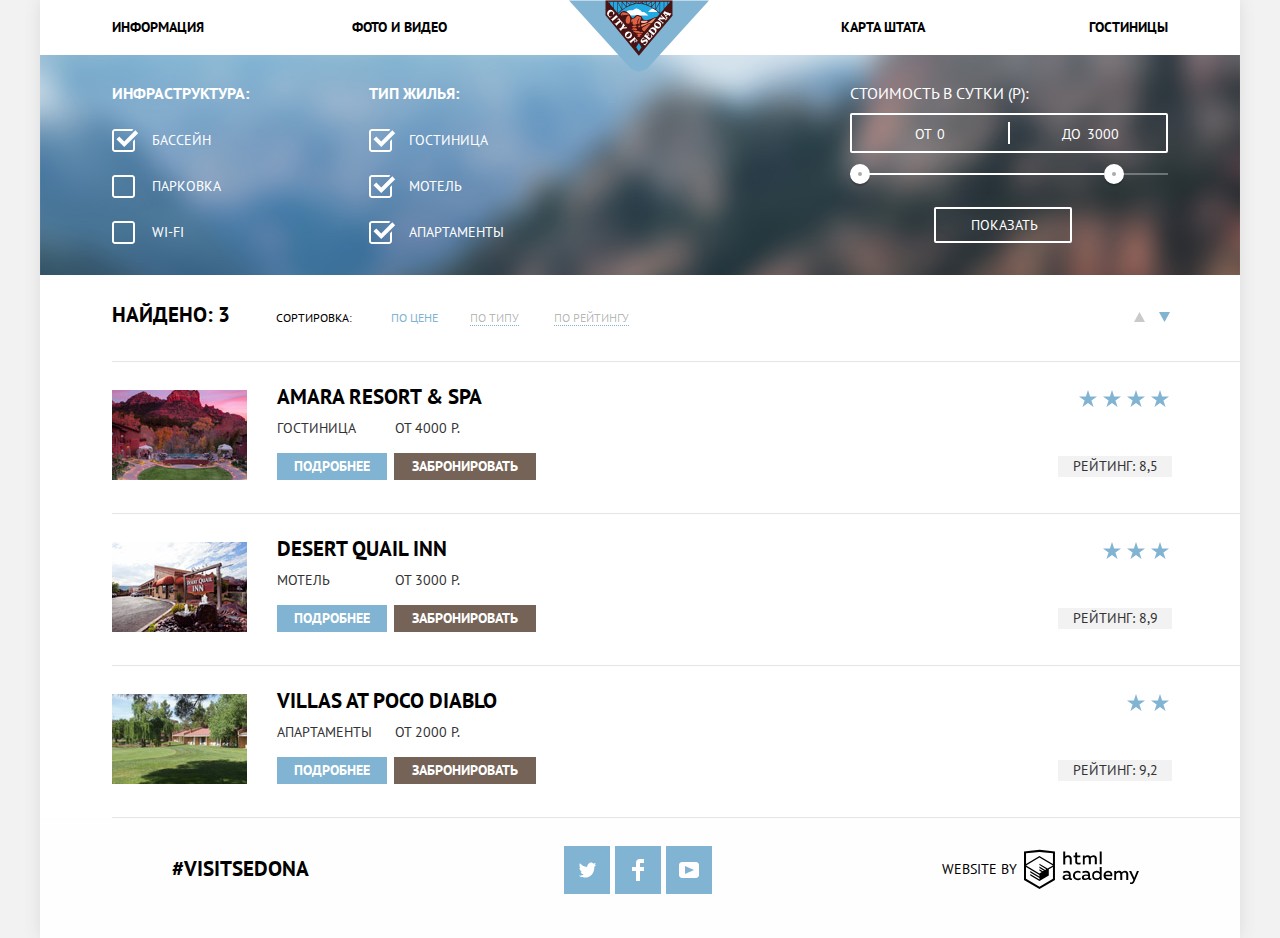
==== commit ff059359: "hot fix" ====
--- a/hotelsfilter.html
+++ b/hotelsfilter.html
@@ -6,7 +6,7 @@
   <title>HTML Academy: Седона: Поиск Гостиницы</title>
   <link href="https://fonts.googleapis.com/css?family=PT+Sans:400,700&amp;subset=cyrillic" rel="stylesheet">
   <link rel="stylesheet" href="css/normalize.css">
-  <link rel="stylesheet" href="css/styles.css">
+  <link rel="stylesheet" href="css/styles.min.css">
 </head>
 
 <body>
--- a/css/styles.min.css
+++ b/css/styles.min.css
@@ -0,0 +1 @@
+body{margin:0;padding:0;display:-webkit-box;display:-ms-flexbox;display:flex;font-family:"PT Sans",Arial,sans-serif;font-size:14px;line-height:21px;font-weight:400;color:#000;text-transform:uppercase;text-align:center;background-color:#f2f2f2;-webkit-box-sizing:border-box;box-sizing:border-box}a{text-decoration:none}.container-page{height:2770px;width:1200px}.container-inner-page,.container-page{margin-right:auto;margin-left:auto;-webkit-box-shadow:0 0 15px #dbdbdb;box-shadow:0 0 15px #dbdbdb;max-width:1200px;position:relative}.visually-hidden{position:absolute;clip:rect(0 0 0 0);width:1px;height:1px;margin:-1px}.main-header{position:relative;background-color:#fff;width:1200px;line-height:26px;font-weight:700;color:#000}.main-header li{list-style:none;margin:0;padding:0}.logo{position:absolute;left:44.1%;z-index:1}.site-nav{display:-webkit-box;display:-ms-flexbox;display:flex;-ms-flex-wrap:wrap;flex-wrap:wrap;padding:0;line-height:55px;-webkit-box-align:center;-ms-flex-align:center;align-items:center;margin:0}.site-nav a{height:100%}.site-nav li{width:100px}.site-nav li:first-child{margin-left:6%;margin-right:11.6666%;text-align:left}.site-nav li:nth-child(2){margin-right:auto;text-align:left}.site-nav li:nth-child(3){text-align:right}.site-nav li:last-child{margin-right:6%;margin-left:11.9166%;text-align:right}.main-header a{color:#000}.hotels-list a h3:focus,.hotels-list a h3:hover,.main-header a:focus,.main-header a:hover{color:#80b3d2}.hotels-list a h3:active,.main-header a:active{color:rgba(0,0,0,.3)}.welcome-block{background-color:#848288;background-image:url(../img/background-photo.jpg);background-position:center -58px;background-repeat:no-repeat;background-size:cover;height:510px;position:relative;z-index:-1}.welcome-block img{padding-top:75px}.features,.search-button{background-color:#fff;position:relative;color:#000}.features ul{list-style:none;padding:0}.features h2,.features h3{font-size:21px;text-align:center}.features h2{line-height:26px}.features h3{-ms-flex-item-align:center;-ms-grid-row-align:center;align-self:center}.features p,.features span{text-align:center;color:#333}.feature-diablo-bridge,.feature-true-town{background-color:#81b3d2;width:1200px;color:#fff}.feature-true-town h3{width:130px;margin-top:48px}.feature-diablo-bridge p,.feature-diablo-bridge span,.feature-true-town p,.feature-true-town span{color:#fff}.feature-diablo-bridge p,.feature-true-town p{-ms-flex-item-align:center;-ms-grid-row-align:center;align-self:center;width:290px;margin-top:23px}.feature-diablo-bridge p{width:306px}.feature-brown-block{background-color:#eee;color:#000;width:33.333333%;min-height:255px;display:-webkit-box;display:-ms-flexbox;display:flex;-webkit-box-orient:vertical;-webkit-box-direction:normal;-ms-flex-direction:column;flex-direction:column;-webkit-box-pack:center;-ms-flex-pack:center;justify-content:center}.feature-brown-block h3,.feature-brown-block p{width:130px;-ms-flex-item-align:center;-ms-grid-row-align:center;align-self:center;margin:49px 0 25px}.feature-brown-block p{width:260px;margin:0 0 58px}.feature-brown-block span{margin-bottom:auto}.button,.search-button b{font-size:30px;line-height:36px;text-align:center}.search-button p{line-height:24px;text-align:center;color:#333;margin-top:25px;width:435px}.button{font-size:21px;line-height:26px;vertical-align:middle;font-weight:700;text-transform:uppercase;color:#fff;background-color:#766357;border:0;cursor:pointer}.brown-button:focus,.brown-button:hover{background-color:#604e43}.brown-button:active{background-color:#503e33;color:rgba(255,255,255,.3)}.blue-button{background-color:#81b3d2}.blue-button:focus,.blue-button:hover{background-color:#669ec0}.blue-button:active{background-color:#5496bd;color:rgba(255,255,255,.3)}.footer p,.footer-inner-page p,.search-form label{line-height:26px;font-weight:700}.footer p,.footer-inner-page p{font-size:21px;width:400px;margin-top:3px}.footer ul,.footer-inner-page ul{text-align:center}.social-button{background-color:#81b3d2;color:#fff;width:46px;height:48px;display:-webkit-box;display:-ms-flexbox;display:flex;-webkit-box-align:center;-ms-flex-align:center;align-items:center;-webkit-box-pack:center;-ms-flex-pack:center;justify-content:center}.social-button:active path{fill:#88b6d1}.social-button:focus,.social-button:hover{background-color:#669ec0;color:#fff}.social-button:active{background-color:#5496bd;color:rgba(255,255,255,.3)}.footer li,.footer-inner-page li{list-style:none}.footer li:first-child,.footer-inner-page li:first-child{margin-left:124px;margin-right:5px}.footer li:last-child,.footer-inner-page li:last-child{margin-left:5px;margin-right:auto}.footer-copyright,.footer-copyright a{display:-webkit-box;display:-ms-flexbox;display:flex}.footer-copyright{line-height:26px;vertical-align:middle;text-align:right;margin-top:-18px;fill:#000;width:400px;-webkit-box-pack:center;-ms-flex-pack:center;justify-content:center}.footer-copyright a{color:#000;width:211px;-webkit-box-pack:space-evenly;-ms-flex-pack:space-evenly;justify-content:space-evenly;-webkit-box-align:center;-ms-flex-align:center;align-items:center}.footer-copyright a:focus,.footer-copyright a:hover{fill:#5496bd}.footer-copyright a:active{fill:#bdbbbc}.hotels-main{background-color:#fff}.filters{background-color:#465159;background-image:url("../img/filter background.jpg");background-repeat:no-repeat;min-height:192px;padding-top:28px}.filters fieldset{border:0}.filters legend{font-size:16px;font-weight:700;color:#fff}.filters label,.range-input div{color:#fff}.hotels-list h3,.wrapper-result-filter .wrapper-text-results{font-size:21px;line-height:26px;font-weight:700;color:#000;margin-top:6px}.filters,.result-filter,.result-filter ul{display:-webkit-box;display:-ms-flexbox;display:flex}.result-filter{font-size:12px;line-height:18px;margin-right:auto;-ms-flex-wrap:wrap;flex-wrap:wrap}.result-filter ul{padding:0;width:288px}.results ul{list-style:none}.result-filter li:first-child{margin-left:39px}.result-filter li:nth-child(2){margin-left:32px;margin-right:auto}.result-filter li:last-child{margin-right:11px}.result-filter .active-filter{color:#81b3d2;border-bottom:none}.result-filter a{color:rgba(0,0,0,.3);text-decoration:none;border-bottom:1px dotted #81b3d2}.result-filter a:hover{color:#81b3d2}.result-filter a:active{color:#000;border-bottom:none}.hotels-list span{color:#333}.wrapper-feature-town,.wrapper-h2{-webkit-box-orient:vertical;-webkit-box-direction:normal;-ms-flex-direction:column;flex-direction:column}.wrapper-h2{display:-webkit-box;display:-ms-flexbox;display:flex;width:490px;-webkit-box-align:center;-ms-flex-align:center;align-items:center;margin:auto;padding-top:60px;padding-bottom:50px;min-height:106px}.wrapper-h2 h2{margin:0;width:490px}.wrapper-h2 p{margin:30px 0 0}.wrapper-feature-town{-ms-flex-preferred-size:33.333333%;flex-basis:33.333333%}.feature-true-town,.sublist,.wrapper-feature-town{display:-webkit-box;display:-ms-flexbox;display:flex}.feature-true-town{position:relative;min-height:255px;overflow:hidden}.feature-true-town img,.price-control::after{position:absolute;top:50%;left:50%;-webkit-transform:translate(-25%,-50%);-ms-transform:translate(-25%,-50%);transform:translate(-25%,-50%)}.sublist{-webkit-box-align:center;-ms-flex-align:center;align-items:center;-ms-flex-pack:distribute;justify-content:space-around}.sublist li{width:400px}.sublist-item{padding-top:60px;padding-bottom:70px;width:285px;margin:auto}.sublist h3{padding-top:72px;position:relative;margin-top:28px}.sublist-item p{margin-top:26px}.sublist-item-aparts h3::before,.sublist-item-food h3::before,.sublist-item-gifts h3::before{content:"";position:absolute;width:75px;height:72px;left:105px;top:-25px;background-image:url(../img/icon-1.svg);background-repeat:no-repeat;background-position:0,0}.sublist-item-food h3::before,.sublist-item-gifts h3::before{width:74px;height:70px;left:37%;background-image:url(../img/icon-3.svg)}.sublist-item-gifts h3::before{width:64px;height:76px;left:39%;background-image:url(../img/icon-2.svg)}.welcome-block{-webkit-box-pack:center;-ms-flex-pack:center;justify-content:center}.feature-diablo-bridge,.welcome-block,.wrapper-feature-bridge{display:-webkit-box;display:-ms-flexbox;display:flex}.wrapper-feature-bridge{-webkit-box-orient:vertical;-webkit-box-direction:normal;-ms-flex-direction:column;flex-direction:column;-ms-flex-preferred-size:33.3333333%;flex-basis:33.3333333%}.wrapper-feature-bridge h3{width:151px;margin-top:48px}.search-button{-webkit-box-align:center;-ms-flex-align:center;align-items:center;z-index:3}.search-button,.wrapper-search-button,.wrapper-text-search-button{display:-webkit-box;display:-ms-flexbox;display:flex;-webkit-box-orient:vertical;-webkit-box-direction:normal;-ms-flex-direction:column;flex-direction:column}.wrapper-search-button{-webkit-box-pack:center;-ms-flex-pack:center;justify-content:center;-webkit-box-align:center;-ms-flex-align:center;align-items:center;width:569px}.wrapper-text-search-button{width:436px;padding-top:52px;padding-bottom:34px}.search-button-brown{padding-top:30px;padding-bottom:30px;width:100%}.search-form{display:-webkit-box;display:-ms-flexbox;display:flex;-ms-flex-wrap:wrap;flex-wrap:wrap;padding:25px 44px 55px 56px;background-color:#fff;position:absolute;width:469px;top:100%;left:26.3%}.amount-buttons-container,.wrapper-input-label{display:-webkit-box;display:-ms-flexbox;display:flex;width:115px}.wrapper-input-label{width:458px;margin-top:30px;-webkit-box-pack:justify;-ms-flex-pack:justify;justify-content:space-between;-webkit-box-align:center;-ms-flex-align:center;align-items:center}.search-button-blue{width:97.5%;padding:0;min-height:58px;margin-top:52px}.wrapper-input-label input{width:39px;height:36px;border:0;background-color:#f2f2f2}.label-adult-amount{padding-right:27px}.label-children-amount{padding-left:40px;padding-right:15px}.map{width:100%;position:relative;min-height:475px;height:100%}.footer{position:absolute;bottom:0}.footer,.footer-inner-page{width:1200px;height:120px;display:-webkit-box;display:-ms-flexbox;display:flex;-ms-flex-pack:distribute;justify-content:space-around;-webkit-box-align:center;-ms-flex-align:center;align-items:center;background-color:rgba(255,255,255,.9)}.features-list,.footer ul,.footer-inner-page ul{display:-webkit-box;display:-ms-flexbox;display:flex;-ms-flex-wrap:wrap;flex-wrap:wrap}.footer ul,.footer-inner-page ul{width:400px;padding:0;margin-top:-3px}.features-list{-webkit-box-pack:center;-ms-flex-pack:center;justify-content:center;margin:0}.filters h3{text-align:left;font-size:16px;line-height:21px;font-weight:700;padding:0;margin:0;color:#fff}.filter-range{margin-right:6%;margin-left:auto}.wrapper-result-filter{display:-webkit-box;display:-ms-flexbox;display:flex;-webkit-box-align:baseline;-ms-flex-align:baseline;align-items:baseline;min-height:86px}.hotels-list{-webkit-box-orient:vertical;-webkit-box-direction:normal;-ms-flex-direction:column;flex-direction:column;padding:0;margin-bottom:0;margin-top:0}.hotels-list,.hotels-list li,.wrapper-hotel-card{display:-webkit-box;display:-ms-flexbox;display:flex}.hotels-list li{border-top:1px solid #e5e5e5;height:151px}.wrapper-hotel-card{width:364px;margin-left:30px;margin-right:auto;-webkit-box-orient:vertical;-webkit-box-direction:normal;-ms-flex-direction:column;flex-direction:column}.wrapper-hotel-card h3{text-align:left;padding:0;margin:22px 0 0}.map-container{position:absolute;z-index:-1}.interactive-map{width:100%}.diablo-bridge-image{height:255px;width:800px;overflow:hidden}.filter-range{width:318px;text-transform:uppercase;color:#fff}.filter-range-title{font-weight:700px;font-size:16px;line-height:21px;margin-bottom:9px;text-align:left}.price-control{height:36px;margin-bottom:20px;font-size:0;position:relative;border:2px solid #fff;border-radius:2px}.price-control label{display:inline-block;font-size:14px;line-height:38px;vertical-align:top;cursor:pointer}.price-control .max-value,.price-control .min-value{width:114px;padding-left:34px}.price-control input{width:50px;margin:0;color:inherit;font:inherit;background:0 0;border:0;line-height:20px}.price-control::after{content:"";-webkit-transform:translate(-50%,-50%);-ms-transform:translate(-50%,-50%);transform:translate(-50%,-50%);width:2px;height:22px;background:#fff}.range-controls{position:relative;margin-bottom:32px}.range-controls .scale{height:2px;background:rgba(255,255,255,.3)}.range-controls .bar{width:80%;height:2px;background:#fff}.range-toggle{width:4px;height:4px;background:#ababab;border:8px solid #fff;border-radius:50%;-webkit-box-shadow:0 2px 1px 0 rgba(0,1,1,.2);box-shadow:0 2px 1px 0 rgba(0,1,1,.2);cursor:pointer;position:absolute;top:-9px}.range-toggle-min{left:0}.range-toggle-max{left:80%}.range-toggle:hover{background:#1c4f80;-webkit-transform:scale(1.1);-ms-transform:scale(1.1);transform:scale(1.1)}.btn-transparent{display:block;padding:6px 35px;width:138px;margin:0 auto 0 84px;font-size:14px;line-height:20px;color:#fff;text-transform:uppercase;background:0 0;border:2px solid #fff;border-radius:2px;cursor:pointer}.btn-transparent:hover{color:#000;background:#fff}.result-direction{margin-right:5%}.result-direction svg{cursor:pointer}.result-direction svg:first-child{margin-right:10px}.calendar-icon svg:hover,.calendar-icon:focus svg,.result-direction path:focus,.result-direction path:hover{fill:#000}.active-arrow path,.calendar-icon svg:active,.calendar-icon:active svg,.result-direction path:active{fill:#81b3d2}.wrapper-text-results{width:240px;margin-left:6%;display:-webkit-box;display:-ms-flexbox;display:flex;-webkit-box-pack:justify;-ms-flex-pack:justify;justify-content:space-between;-webkit-box-align:baseline;-ms-flex-align:baseline;align-items:baseline}.wrapper-text-results p:last-child{font-size:12px;line-height:18px;font-weight:400}.wrapper-hotel-list{margin-left:6%;border-bottom:1px solid #e5e5e5}.hotels-list-item-img{-ms-flex-item-align:center;-ms-grid-row-align:center;align-self:center}.wrapper-card-buttons,.wrapper-card-info{display:-webkit-box;display:-ms-flexbox;display:flex}.wrapper-card-info{-webkit-box-pack:justify;-ms-flex-pack:justify;justify-content:space-between;margin-top:8px;width:183px;margin-bottom:auto}.wrapper-card-buttons{width:260px;margin-bottom:33px}.info-button{width:110px;height:27px;margin-right:7px}.book-button{width:142px;height:27px}.book-button,.info-button{font-size:14px;vertical-align:middle;line-height:27px}.stars,.stars-rate{display:-webkit-box;display:-ms-flexbox;display:flex}.stars-rate{width:114px;-webkit-box-orient:vertical;-webkit-box-direction:normal;-ms-flex-direction:column;flex-direction:column;-ms-flex-pack:distribute;justify-content:space-around;margin-right:6%}.stars{-webkit-box-pack:end;-ms-flex-pack:end;justify-content:flex-end;min-height:17px;margin-right:-3px;margin-top:28px;margin-bottom:auto}.stars-rate span{background-color:#f2f2f2;margin-bottom:36px}.stars svg{margin-right:6px}.minus,.plus{position:relative;min-width:38px;height:38px;background-color:#f2f2f2;border:0;cursor:pointer}.minus::after,.plus::after,.plus::before{position:absolute;content:"";height:3px;width:13px;background-color:#a9a9a9;left:12px;top:50%}.plus::after,.plus::before{width:12px;left:13px;top:18px}.plus::after{-webkit-transform:rotate(90deg);-ms-transform:rotate(90deg);transform:rotate(90deg)}.minus:focus::after,.minus:hover::after,.plus:focus::after,.plus:focus::before,.plus:hover::after,.plus:hover::before{background-color:#000}.minus:active::after,.plus:active::after,.plus:active::before{background-color:#81b3d2}input[name=adult-amout],input[name=children-amout]{text-align:center}.calendar-icon{width:21px;height:22px;font-size:0;background-color:#f2f2f2;border:0;position:absolute;right:10px;cursor:pointer}.calendar-icon svg{fill:#cdcdcd;position:absolute;right:0;top:0}.check-in-date,.check-out-date,.label-checkbox{position:relative}input[name=date-of-checkin],input[name=date-of-checkout]{padding-left:10px;padding-right:40px;width:64.84%}input[type=checkbox]{cursor:pointer}.label-checkbox{line-height:23px;padding-left:40px;cursor:pointer}.label-checkbox:first-of-type{margin-bottom:23px;margin-top:25px}.label-checkbox:last-child{margin-top:auto;margin-bottom:31px}.checkbox-icon{position:absolute;width:23px;height:23px;left:0}.checkbox+span svg:last-child{display:none}.checkbox:checked+span svg:first-child{display:none}.checkbox:checked+span svg:last-child{display:block}.checkbox:disabled+span path{fill:#6a6a6a}.search-form-display-js{display:none}.error-class{-webkit-animation:error-class-color 1s;animation:error-class-color 1s}.interactive-map{position:absolute;min-height:597px}.interactive-map iframe{position:absolute;width:100%;border:0;min-height:475px;left:0;height:100%}.mask-container{position:absolute;bottom:-2px;width:100%;height:59px;left:0}.filter-options-list{margin:0;padding:0;list-style:none;text-align:left}.filter-options-list li{margin-top:23px}.filter-options-list li:first-child{margin-top:25px}.rent-type{margin-left:120px}.infrastructure{margin-left:6%}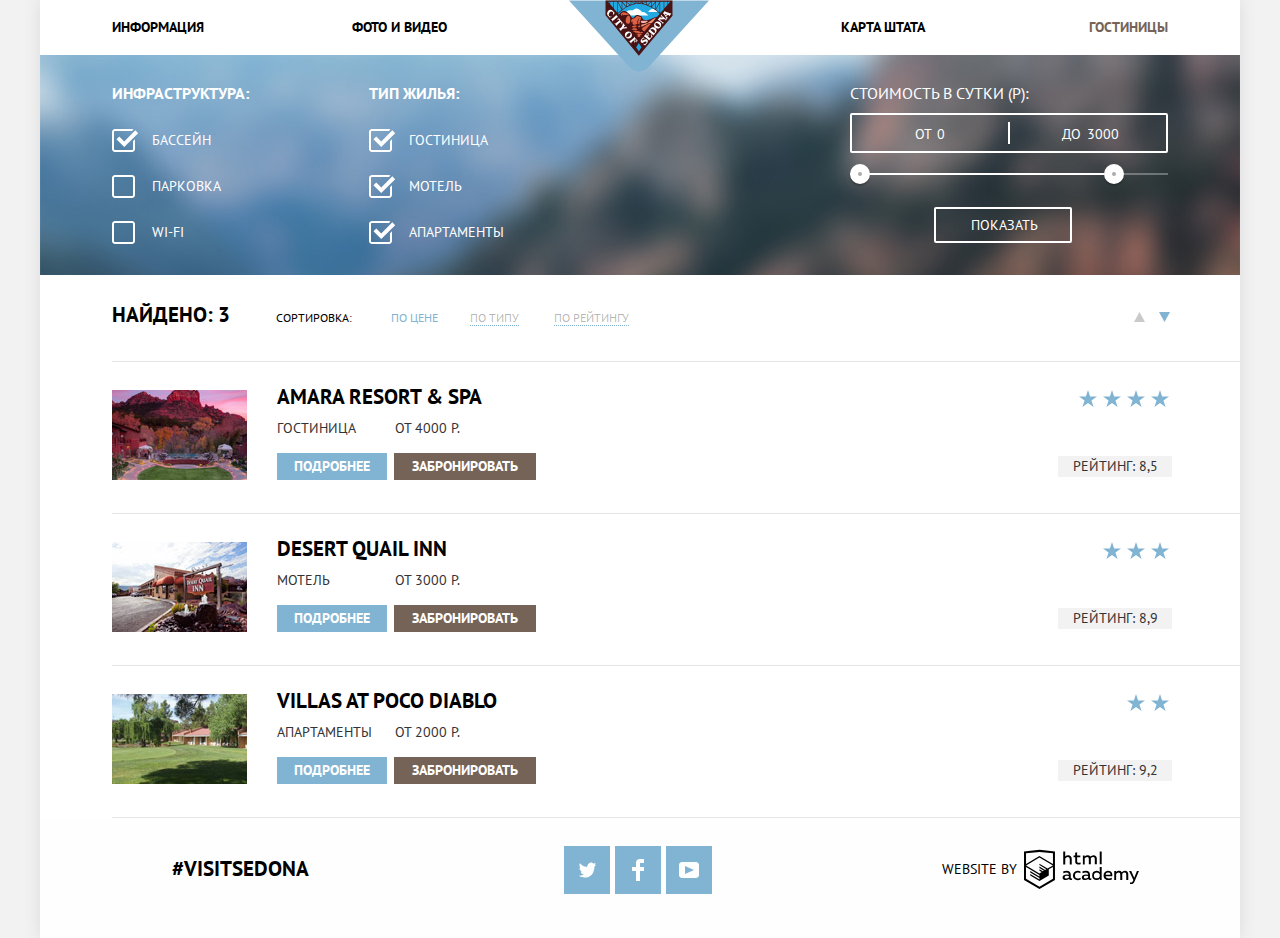
==== commit abddccd1: "d11 fix" ====
--- a/hotelsfilter.html
+++ b/hotelsfilter.html
@@ -6,7 +6,7 @@
   <title>HTML Academy: Седона: Поиск Гостиницы</title>
   <link href="https://fonts.googleapis.com/css?family=PT+Sans:400,700&amp;subset=cyrillic" rel="stylesheet">
   <link rel="stylesheet" href="css/normalize.css">
-  <link rel="stylesheet" href="css/styles.min.css">
+  <link rel="stylesheet" href="css/styles.css">
 </head>
 
 <body>
@@ -18,7 +18,7 @@
           <li><a href="#">Информация</a></li>
           <li><a href="#">Фото и Видео</a></li>
           <li><a href="#">Карта Штата</a></li>
-          <li><a href="hotelsfilter.html">Гостиницы</a></li>
+          <li><a href="hotelsfilter.html" class="active-nav">Гостиницы</a></li>
         </ul>
       </nav>
     </header>
--- a/css/styles.css
+++ b/css/styles.css
@@ -0,0 +1,1499 @@
+body {
+  margin: 0;
+  padding: 0;
+  display: -webkit-box;
+  display: -ms-flexbox;
+  display: flex;
+
+
+  font-family: "PT Sans", Arial, sans-serif;
+  font-size: 14px;
+  line-height: 21px;
+  font-weight: 400;
+  color: #000000;
+  text-transform: uppercase;
+  text-align: center;
+
+
+  background-color: #f2f2f2;
+  -webkit-box-sizing: border-box;
+  box-sizing: border-box;
+}
+
+a {
+  text-decoration: none;
+}
+
+.container-page {
+  margin-right: auto;
+  margin-left: auto;
+  -webkit-box-shadow: 0 0 15px #dbdbdb;
+  box-shadow: 0 0 15px #dbdbdb;
+
+  max-width: 1200px;
+  height: 2770px;
+  position: relative;
+  width: 1200px;
+}
+
+.container-inner-page {
+  margin-right: auto;
+  margin-left: auto;
+  -webkit-box-shadow: 0 0 15px #dbdbdb;
+  box-shadow: 0 0 15px #dbdbdb;
+
+  max-width: 1200px;
+  position: relative;
+}
+
+.visually-hidden {
+  position: absolute;
+  clip: rect(0 0 0 0);
+  width: 1px;
+  height: 1px;
+  margin: -1px;
+}
+
+.main-header {
+  position: relative;
+  background-color: #ffffff;
+  width: 1200px;
+
+  line-height: 26px;
+  font-weight: 700;
+  color: #000000;
+}
+
+.main-header li {
+  list-style: none;
+
+  margin: 0;
+  padding: 0;
+}
+
+.logo {
+  position: absolute;
+  left: 44.1%;
+  z-index: 1;
+}
+
+.site-nav {
+  display: -webkit-box;
+  display: -ms-flexbox;
+  display: flex;
+  -ms-flex-wrap: wrap;
+  flex-wrap: wrap;
+  padding: 0;
+  line-height: 55px;
+  -webkit-box-align: center;
+  -ms-flex-align: center;
+  align-items: center;
+  margin: 0;
+}
+
+.site-nav a {
+  height: 100%;
+}
+
+.site-nav li {
+  width: 100px;
+}
+
+.site-nav li:first-child {
+  margin-left: 6%;
+  margin-right: 11.6666%;
+  text-align: left;
+}
+
+.site-nav li:nth-child(2) {
+  margin-right: auto;
+  text-align: left;
+}
+
+.site-nav li:nth-child(3) {
+  text-align: right;
+}
+
+.site-nav li:last-child {
+  margin-right: 6%;
+  margin-left: 11.9166%;
+  text-align: right;
+}
+
+.main-header a {
+  color: #000000;
+}
+
+.main-header a:hover,
+.main-header a:focus {
+  color: #80b3d2;
+}
+
+.main-header a:active {
+  color: rgba( 0, 0, 0, 0.3);
+}
+
+.welcome-block {
+  background-color: #848288;
+  background-image: url("../img/background-photo.jpg");
+  background-position: center -58px;
+  background-repeat: no-repeat;
+  background-size: cover;
+  height: 510px;
+  position: relative;
+  z-index: -1;
+}
+
+.welcome-block img {
+  padding-top: 75px;
+}
+
+.features,
+.search-button {
+  background-color: #ffffff;
+  position: relative;
+
+  color: #000000;
+}
+
+.features ul {
+  list-style: none;
+  padding: 0;
+}
+
+.features h2 {
+  font-size: 21px;
+  line-height: 26px;
+  text-align: center;
+}
+
+.features h3 {
+  font-size: 21px;
+  text-align: center;
+  -ms-flex-item-align: center;
+  -ms-grid-row-align: center;
+  align-self: center;
+}
+
+.features span,
+.features p {
+  text-align: center;
+  color: #333333;
+}
+
+.feature-true-town,
+.feature-diablo-bridge {
+  background-color: #81b3d2;
+  width: 1200px;
+
+  color: #ffffff;
+}
+
+.feature-true-town h3 {
+  width: 130px;
+  margin-top: 46px;
+  margin-bottom: 24px;
+}
+
+.feature-true-town p,
+.feature-diablo-bridge p,
+.feature-true-town span,
+.feature-diablo-bridge span {
+  color: #ffffff;
+}
+
+.feature-true-town p {
+  -ms-flex-item-align: center;
+  -ms-grid-row-align: center;
+  align-self: center;
+  width: 290px;
+  margin-top: 21px;
+}
+
+.feature-diablo-bridge p {
+  width: 306px;
+  -ms-flex-item-align: center;
+  -ms-grid-row-align: center;
+  align-self: center;
+  margin-top: 21px;
+}
+
+.feature-brown-block {
+  background-color: #eeeeee;
+
+  color: #000000;
+
+  width: 33.333333%;
+  min-height: 255px;
+  display: -webkit-box;
+  display: -ms-flexbox;
+  display: flex;
+  -webkit-box-orient: vertical;
+  -webkit-box-direction: normal;
+  -ms-flex-direction: column;
+  flex-direction: column;
+  -webkit-box-pack: center;
+  -ms-flex-pack: center;
+  justify-content: center;
+}
+
+.feature-brown-block h3 {
+  margin: 0;
+  width: 130px;
+  -ms-flex-item-align: center;
+  -ms-grid-row-align: center;
+  align-self: center;
+
+  margin-bottom: 23px;
+  margin-top: 48px;
+}
+
+.feature-brown-block p {
+  width: 261px;
+  -ms-flex-item-align: center;
+  -ms-grid-row-align: center;
+  align-self: center;
+  margin: 0;
+
+  margin-bottom: 58px;
+}
+
+.feature-brown-block:last-child p {
+  width: 250px;
+}
+
+.feature-brown-block span {
+  margin-bottom: auto;
+}
+
+.search-button b {
+  font-size: 30px;
+  line-height: 36px;
+  text-align: center;
+}
+
+.search-button p {
+  line-height: 24px;
+  text-align: center;
+
+  color: #333333;
+  margin-top: 23px;
+  width: 437px;
+}
+
+.button {
+  font-size: 21px;
+  line-height: 26px;
+  text-align: center;
+  vertical-align: middle;
+  font-weight: 700;
+  text-transform: uppercase;
+
+  color: #ffffff;
+  background-color: #766357;
+  border: none;
+
+  cursor: pointer;
+}
+
+.brown-button:hover,
+.brown-button:focus {
+  background-color: #604e43;
+}
+
+.brown-button:active {
+  background-color: #503e33;
+  color: rgba( 255, 255, 255, 0.3);
+}
+
+.blue-button {
+  background-color: #81b3d2;
+}
+
+.blue-button:hover,
+.blue-button:focus {
+  background-color: #669ec0;
+}
+
+.blue-button:active {
+  background-color: #5496bd;
+  color: rgba( 255, 255, 255, 0.3);
+}
+
+.search-form label {
+  line-height: 26px;
+  font-weight: 700;
+  margin-right: 15px;
+}
+
+.footer p,
+.footer-inner-page p {
+  font-size: 21px;
+  line-height: 26px;
+  font-weight: 700;
+  width: 400px;
+  margin-top: 3px;
+}
+
+.amount-buttons-block label {
+  margin: 0;
+}
+
+.footer ul,
+.footer-inner-page ul {
+  text-align: center;
+}
+
+.social-button {
+  background-color: #81b3d2;
+  color: #ffffff;
+
+  width: 46px;
+  height: 48px;
+  display: -webkit-box;
+  display: -ms-flexbox;
+  display: flex;
+  -webkit-box-align: center;
+  -ms-flex-align: center;
+  align-items: center;
+  -webkit-box-pack: center;
+  -ms-flex-pack: center;
+  justify-content: center;
+}
+
+.social-button:active path {
+  fill: #88b6d1;
+}
+
+.social-button:hover,
+.social-button:focus {
+  background-color: #669ec0;
+  color: #ffffff;
+}
+
+.social-button:active {
+  background-color: #5496bd;
+  color: rgba( 255, 255, 255, 0.3);
+}
+
+.footer li,
+.footer-inner-page li {
+  list-style: none;
+}
+
+.footer li:first-child,
+.footer-inner-page li:first-child {
+  margin-left: 124px;
+  margin-right: 5px;
+}
+
+.footer li:last-child,
+.footer-inner-page li:last-child {
+  margin-left: 5px;
+  margin-right: auto;
+}
+
+.footer-copyright {
+  line-height: 26px;
+  vertical-align: middle;
+  text-align: right;
+  width: 400px;
+  margin-top: -18px;
+
+  display: -webkit-box;
+
+  display: -ms-flexbox;
+
+  display: flex;
+  -webkit-box-pack: center;
+  -ms-flex-pack: center;
+  justify-content: center;
+
+  fill: black;
+}
+
+.footer-copyright a {
+  color: #000000;
+
+  display: -webkit-box;
+
+  display: -ms-flexbox;
+
+  display: flex;
+  -webkit-box-pack: space-evenly;
+  -ms-flex-pack: space-evenly;
+  justify-content: space-evenly;
+  -webkit-box-align: center;
+  -ms-flex-align: center;
+  align-items: center;
+}
+
+.footer-copyright svg {
+  margin-left: 7px;
+}
+
+.footer-copyright a:hover,
+.footer-copyright a:focus {
+  fill: #5496bd;
+}
+
+.footer-copyright a:active {
+  fill: #bdbbbc;
+}
+
+.hotels-main {
+  background-color: #ffffff;
+}
+
+.filters {
+  background-color: #465159;
+  background-image: url("../img/filter background.jpg");
+  background-repeat: no-repeat;
+
+  display: -webkit-box;
+
+  display: -ms-flexbox;
+
+  display: flex;
+  min-height: 192px;
+  padding-top: 28px;
+}
+
+.filters fieldset {
+  border: none;
+}
+
+.filters legend {
+  font-size: 16px;
+  font-weight: 700;
+  color: #ffffff;
+}
+
+.filters label,
+.range-input div {
+  color: #ffffff;
+}
+
+.wrapper-result-filter .wrapper-text-results,
+.hotels-list h3 {
+  font-size: 21px;
+  line-height: 26px;
+  font-weight: 700;
+  color: #000000;
+  margin-top: 6px;
+}
+
+.hotels-list a h3:hover,
+.hotels-list a h3:focus {
+  color: #80b3d2;
+}
+
+.hotels-list a h3:active {
+  color: rgba( 0, 0, 0, 0.3);
+}
+
+.result-filter {
+  font-size: 12px;
+  line-height: 18px;
+
+  display: -webkit-box;
+
+  display: -ms-flexbox;
+
+  display: flex;
+  margin-right: auto;
+  -ms-flex-wrap: wrap;
+  flex-wrap: wrap;
+}
+
+.result-filter ul {
+  display: -webkit-box;
+  display: -ms-flexbox;
+  display: flex;
+  padding: 0;
+  width: 288px;
+}
+
+.results ul {
+  list-style: none;
+}
+
+.result-filter li:first-child {
+  margin-left: 39px;
+}
+
+.result-filter li:nth-child(2) {
+  margin-left: 32px;
+  margin-right: auto;
+}
+
+.result-filter li:last-child {
+  margin-right: 11px;
+}
+
+.result-filter .active-filter {
+  color: #81b3d2;
+  border-bottom: none;
+}
+
+.result-filter a {
+  color: rgba(0, 0, 0, 0.3);
+  text-decoration: none;
+  border-bottom: 1px dotted #81b3d2;
+}
+
+.result-filter a:hover {
+  color: #81b3d2;
+}
+
+.result-filter a:active {
+  color: #000000;
+  border-bottom: none;
+}
+
+.hotels-list span {
+  color: #333333;
+}
+
+.wrapper-h2 {
+  display: -webkit-box;
+  display: -ms-flexbox;
+  display: flex;
+  width: 490px;
+  -webkit-box-orient: vertical;
+  -webkit-box-direction: normal;
+  -ms-flex-direction: column;
+  flex-direction: column;
+  -webkit-box-align: center;
+  -ms-flex-align: center;
+  align-items: center;
+  margin: auto;
+  padding-top: 60px;
+  padding-bottom: 50px;
+  min-height: 106px;
+}
+
+.wrapper-h2 h2 {
+  margin: 0;
+  width: 490px;
+}
+
+.wrapper-h2 p {
+  margin: 0;
+  margin-top: 30px;
+}
+
+.wrapper-feature-town {
+  display: -webkit-box;
+  display: -ms-flexbox;
+  display: flex;
+  -webkit-box-orient: vertical;
+  -webkit-box-direction: normal;
+  -ms-flex-direction: column;
+  flex-direction: column;
+  -ms-flex-preferred-size: 33.333333%;
+  flex-basis: 33.333333%;
+}
+
+.feature-true-town {
+  display: -webkit-box;
+  display: -ms-flexbox;
+  display: flex;
+
+  position: relative;
+  min-height: 255px;
+  overflow: hidden;
+}
+
+.feature-true-town img {
+  position: absolute;
+  top: 50%;
+  left: 50%;
+  -webkit-transform: translate(-25%, -50%);
+  -ms-transform: translate(-25%, -50%);
+  transform: translate(-25%, -50%);
+}
+
+.sublist {
+  display: -webkit-box;
+  display: -ms-flexbox;
+  display: flex;
+  -webkit-box-align: center;
+  -ms-flex-align: center;
+  align-items: center;
+  -ms-flex-pack: distribute;
+  justify-content: space-around;
+}
+
+.sublist li {
+  width: 400px;
+}
+
+.sublist-item {
+  padding-top: 60px;
+  padding-bottom: 68px;
+  width: 285px;
+  margin: auto;
+}
+
+.sublist h3 {
+  padding-top: 72px;
+  position: relative;
+  margin-top: 28px;
+}
+
+.sublist-item p {
+  margin-top: 26px;
+}
+
+.sublist-item-aparts h3::before {
+  content: "";
+
+  position: absolute;
+  width: 75px;
+  height: 72px;
+  left: 105px;
+  top: -28px;
+
+  background-image: url("../img/icon-1.svg");
+  background-repeat: no-repeat;
+  background-position: 0, 0;
+}
+
+.sublist-item-food h3::before {
+  content: "";
+
+  position: absolute;
+  width: 74px;
+  height: 70px;
+
+  top: -27px;
+  left: 37%;
+
+  background-image: url("../img/icon-3.svg");
+  background-repeat: no-repeat;
+  background-position: 0, 0;
+}
+
+.sublist-item-gifts h3::before {
+  content: "";
+
+  position: absolute;
+  width: 64px;
+  height: 76px;
+
+  top: -31px;
+  left: 39%;
+
+  background-image: url("../img/icon-2.svg");
+  background-repeat: no-repeat;
+  background-position: 0, 0;
+}
+
+.welcome-block {
+  display: -webkit-box;
+  display: -ms-flexbox;
+  display: flex;
+  -webkit-box-pack: center;
+  -ms-flex-pack: center;
+  justify-content: center;
+}
+
+.feature-diablo-bridge {
+  display: -webkit-box;
+  display: -ms-flexbox;
+  display: flex;
+}
+
+.wrapper-feature-bridge {
+  display: -webkit-box;
+  display: -ms-flexbox;
+  display: flex;
+  -webkit-box-orient: vertical;
+  -webkit-box-direction: normal;
+  -ms-flex-direction: column;
+  flex-direction: column;
+  -ms-flex-preferred-size: 33.3333333%;
+  flex-basis: 33.3333333%;
+}
+
+.wrapper-feature-bridge h3 {
+  width: 151px;
+  margin-top: 46px;
+  margin-bottom: 24px;
+}
+
+.search-button {
+  display: -webkit-box;
+  display: -ms-flexbox;
+  display: flex;
+  -webkit-box-orient: vertical;
+  -webkit-box-direction: normal;
+  -ms-flex-direction: column;
+  flex-direction: column;
+  -webkit-box-align: center;
+  -ms-flex-align: center;
+  align-items: center;
+  z-index: 3;
+}
+
+.wrapper-search-button {
+  display: -webkit-box;
+  display: -ms-flexbox;
+  display: flex;
+  -webkit-box-pack: center;
+  -ms-flex-pack: center;
+  justify-content: center;
+  -webkit-box-orient: vertical;
+  -webkit-box-direction: normal;
+  -ms-flex-direction: column;
+  flex-direction: column;
+  width: 569px;
+  -webkit-box-align: center;
+  -ms-flex-align: center;
+  align-items: center;
+}
+
+.wrapper-text-search-button {
+  display: -webkit-box;
+  display: -ms-flexbox;
+  display: flex;
+  -webkit-box-orient: vertical;
+  -webkit-box-direction: normal;
+  -ms-flex-direction: column;
+  flex-direction: column;
+  width: 436px;
+  padding-top: 52px;
+  padding-bottom: 34px;
+}
+
+.search-button-brown {
+  padding-top: 30px;
+  padding-bottom: 30px;
+  width: 100%;
+}
+
+.search-form {
+  display: -webkit-box;
+  display: -ms-flexbox;
+  display: flex;
+  -ms-flex-wrap: wrap;
+  flex-wrap: wrap;
+  padding: 55px;
+  padding-top: 25px;
+  padding-left: 56px;
+  padding-right: 44px;
+
+  background-color: #fff;
+
+  position: absolute;
+  width: 469px;
+  top: 100%;
+  left: 26.3%;
+}
+
+.amount-buttons-container {
+  display: -webkit-box;
+  display: -ms-flexbox;
+  display: flex;
+  width: 115px;
+}
+
+.wrapper-input-label {
+  display: -webkit-box;
+  display: -ms-flexbox;
+  display: flex;
+  width: 458px;
+  margin-top: 29px;
+  -webkit-box-pack: justify;
+  -ms-flex-pack: justify;
+  justify-content: space-between;
+  -webkit-box-align: center;
+  -ms-flex-align: center;
+  align-items: center;
+}
+
+.search-button-blue {
+  width: 97.5%;
+  padding: 0;
+  min-height: 58px;
+  margin-top: 54px;
+}
+
+.wrapper-input-label input {
+  width: 39px;
+  height: 36px;
+
+  border: 0;
+  background-color: #f2f2f2;
+}
+
+.label-adult-amount {
+  padding-right: 27px;
+}
+
+.label-children-amount {
+  padding-left: 40px;
+  padding-right: 15px;
+}
+
+.map {
+  width: 100%;
+  position: relative;
+  height: 475px;
+}
+
+.footer {
+  position: absolute;
+  width: 1200px;
+  height: 120px;
+  bottom: 0;
+
+  display: -webkit-box;
+
+  display: -ms-flexbox;
+
+  display: flex;
+  -ms-flex-pack: distribute;
+  justify-content: space-around;
+  -webkit-box-align: center;
+  -ms-flex-align: center;
+  align-items: center;
+  background-color: rgba(255, 255, 255, 0.9);
+}
+
+.footer-inner-page {
+  width: 1200px;
+  height: 120px;
+
+  display: -webkit-box;
+
+  display: -ms-flexbox;
+
+  display: flex;
+  -ms-flex-pack: distribute;
+  justify-content: space-around;
+  -webkit-box-align: center;
+  -ms-flex-align: center;
+  align-items: center;
+  background-color: rgba(255, 255, 255, 0.9);
+}
+
+.footer ul,
+.footer-inner-page ul {
+  display: -webkit-box;
+  display: -ms-flexbox;
+  display: flex;
+  width: 400px;
+  padding: 0;
+  -ms-flex-wrap: wrap;
+  flex-wrap: wrap;
+  margin-top: -3px;
+}
+
+.features-list {
+  display: -webkit-box;
+  display: -ms-flexbox;
+  display: flex;
+  -ms-flex-wrap: wrap;
+  flex-wrap: wrap;
+  -webkit-box-pack: center;
+  -ms-flex-pack: center;
+  justify-content: center;
+  margin: 0;
+}
+
+.filters h3 {
+  text-align: left;
+  font-size: 16px;
+  line-height: 21px;
+  font-weight: 700;
+  padding: 0;
+  margin: 0;
+
+  color: #ffffff;
+}
+
+.filter-range {
+  margin-right: 6%;
+  margin-left: auto;
+}
+
+.wrapper-result-filter {
+  display: -webkit-box;
+  display: -ms-flexbox;
+  display: flex;
+  -webkit-box-align: baseline;
+  -ms-flex-align: baseline;
+  align-items: baseline;
+  min-height: 86px;
+}
+
+.hotels-list {
+  display: -webkit-box;
+  display: -ms-flexbox;
+  display: flex;
+  -webkit-box-orient: vertical;
+  -webkit-box-direction: normal;
+  -ms-flex-direction: column;
+  flex-direction: column;
+  padding: 0;
+  margin-bottom: 0;
+  margin-top: 0;
+}
+
+.hotels-list li {
+  display: -webkit-box;
+  display: -ms-flexbox;
+  display: flex;
+  border-top: 1px solid #e5e5e5;
+
+  height: 151px;
+}
+
+.wrapper-hotel-card {
+  width: 364px;
+  margin-left: 30px;
+  margin-right: auto;
+
+  display: -webkit-box;
+
+  display: -ms-flexbox;
+
+  display: flex;
+  -webkit-box-orient: vertical;
+  -webkit-box-direction: normal;
+  -ms-flex-direction: column;
+  flex-direction: column;
+}
+
+.wrapper-hotel-card h3 {
+  text-align: left;
+  padding: 0;
+  margin: 0;
+  margin-top: 22px;
+}
+
+.map-container {
+  position: absolute;
+  z-index: -1;
+}
+
+.interactive-map {
+  width: 100%;
+}
+
+.diablo-bridge-image {
+  height: 255px;
+  width: 800px;
+  overflow: hidden;
+}
+
+.filter-range {
+  width: 318px;
+  text-transform: uppercase;
+  color: #ffffff;
+}
+
+.filter-range-title {
+  font-weight: 700px;
+  font-size: 16px;
+  line-height: 21px;
+  margin-bottom: 9px;
+  text-align: left;
+}
+
+.price-control {
+  height: 36px;
+  margin-bottom: 20px;
+
+  font-size: 0;
+  position: relative;
+
+  border: 2px solid #ffffff;
+  border-radius: 2px;
+}
+
+.price-control label {
+  display: inline-block;
+
+  font-size: 14px;
+  line-height: 38px;
+  vertical-align: top;
+
+  cursor: pointer;
+}
+
+.price-control .min-value,
+.price-control .max-value {
+  width: 114px;
+  padding-left: 34px;
+}
+
+.price-control input {
+  width: 50px;
+  margin: 0;
+
+  color: inherit;
+  font: inherit;
+
+  background: none;
+  border: none;
+  line-height: 20px;
+}
+
+.price-control::after {
+  content: "";
+  position: absolute;
+
+  top: 50%;
+  left: 50%;
+  -webkit-transform: translate(-50%, -50%);
+  -ms-transform: translate(-50%, -50%);
+  transform: translate(-50%, -50%);
+
+  width: 2px;
+  height: 22px;
+
+  background: #ffffff;
+}
+
+.range-controls {
+  position: relative;
+
+  margin-bottom: 32px;
+}
+
+.range-controls .scale {
+  height: 2px;
+
+  background: rgba(255, 255, 255, 0.3);
+}
+
+.range-controls .bar {
+  width: 80%;
+  height: 2px;
+
+  background: #ffffff;
+}
+
+.range-toggle {
+  width: 4px;
+  height: 4px;
+
+  background: #ababab;
+  border: 8px solid #ffffff;
+  border-radius: 50%;
+  -webkit-box-shadow: 0 2px 1px 0 rgba(0, 1, 1, 0.2);
+  box-shadow: 0 2px 1px 0 rgba(0, 1, 1, 0.2);
+  cursor: pointer;
+
+  position: absolute;
+  top: -9px;
+}
+
+.range-toggle-min {
+  left: 0;
+}
+
+.range-toggle-max {
+  left: 80%;
+}
+
+.range-toggle:hover {
+  -webkit-transform: scale(1.1);
+  -ms-transform: scale(1.1);
+  transform: scale(1.1);
+}
+
+.btn-transparent {
+  display: block;
+  margin: 0 auto;
+  padding: 6px 35px;
+  padding-left: 35px;
+  width: 138px;
+  margin-left: 84px;
+
+  font-size: 14px;
+  line-height: 20px;
+  color: #ffffff;
+  text-transform: uppercase;
+
+  background: transparent;
+  border: 2px solid #ffffff;
+  border-radius: 2px;
+  cursor: pointer;
+}
+
+.btn-transparent:hover {
+  color: #000000;
+
+  background: #ffffff;
+}
+
+.result-direction {
+  margin-right: 5%;
+}
+
+.result-direction svg {
+  cursor: pointer;
+}
+
+.result-direction svg:first-child {
+  margin-right: 10px;
+}
+
+.result-direction path:hover,
+.result-direction path:focus {
+  fill: #000;
+}
+
+.result-direction path:active {
+  fill: #81b3d2;
+}
+
+.wrapper-text-results {
+  width: 240px;
+  margin-left: 6%;
+  display: -webkit-box;
+  display: -ms-flexbox;
+  display: flex;
+  -webkit-box-pack: justify;
+  -ms-flex-pack: justify;
+  justify-content: space-between;
+  -webkit-box-align: baseline;
+  -ms-flex-align: baseline;
+  align-items: baseline;
+}
+
+.wrapper-text-results p:last-child {
+  font-size: 12px;
+  line-height: 18px;
+  font-weight: 400;
+}
+
+
+.wrapper-hotel-list {
+  margin-left: 6%;
+  border-bottom: 1px solid #e5e5e5;
+}
+
+.hotels-list-item-img {
+  -ms-flex-item-align: center;
+  -ms-grid-row-align: center;
+  align-self: center;
+}
+
+.wrapper-card-info {
+  display: -webkit-box;
+  display: -ms-flexbox;
+  display: flex;
+  width: 183px;
+  -webkit-box-pack: justify;
+  -ms-flex-pack: justify;
+  justify-content: space-between;
+
+  margin-top: 8px;
+  margin-bottom: auto;
+}
+
+.wrapper-card-buttons {
+  display: -webkit-box;
+  display: -ms-flexbox;
+  display: flex;
+  width: 260px;
+  margin-bottom: 33px;
+}
+
+.info-button {
+  width: 110px;
+  height: 27px;
+
+  margin-right: 7px;
+}
+
+.book-button {
+  width: 142px;
+  height: 27px;
+}
+
+.info-button,
+.book-button {
+  font-size: 14px;
+  vertical-align: middle;
+  line-height: 27px;
+}
+
+
+.stars-rate {
+  width: 114px;
+  display: -webkit-box;
+  display: -ms-flexbox;
+  display: flex;
+  -webkit-box-orient: vertical;
+  -webkit-box-direction: normal;
+  -ms-flex-direction: column;
+  flex-direction: column;
+  -ms-flex-pack: distribute;
+  justify-content: space-around;
+  margin-right: 6%;
+}
+
+.stars {
+  display: -webkit-box;
+  display: -ms-flexbox;
+  display: flex;
+  -webkit-box-pack: end;
+  -ms-flex-pack: end;
+  justify-content: flex-end;
+
+  min-height: 17px;
+  margin-right: -3px;
+  margin-top: 28px;
+  margin-bottom: auto;
+}
+
+.stars-rate span {
+  background-color: #f2f2f2;
+  margin-bottom: 36px;
+}
+
+.stars svg {
+  margin-right: 6px;
+}
+
+.active-arrow path {
+  fill: #81b3d2;
+}
+
+.minus,
+.plus {
+  position: relative;
+
+  min-width: 38px;
+  height: 38px;
+  background-color: #f2f2f2;
+
+  border: 0;
+
+  cursor: pointer;
+}
+
+.minus::after {
+  position: absolute;
+
+  content: "";
+
+  height: 3px;
+  width: 12px;
+
+  background-color: #a9a9a9;
+  left: 12px;
+  top: 50%;
+}
+
+.plus::after,
+.plus::before {
+  position: absolute;
+
+  content: "";
+
+  height: 3px;
+  width: 12px;
+
+  background-color: #a9a9a9;
+  left: 13px;
+  top: 18px;
+}
+
+.plus::after {
+  -webkit-transform: rotate(90deg);
+  -ms-transform: rotate(90deg);
+  transform: rotate(90deg);
+  left: 13px;
+}
+
+/*.plus::before {
+  width: 12px;
+}*/
+
+.minus:hover::after,
+.plus:hover::after,
+.plus:hover::before,
+.minus:focus::after,
+.plus:focus::after,
+.plus:focus::before {
+  background-color: #000;
+}
+
+.minus:active::after,
+.plus:active::after,
+.plus:active::before {
+  background-color: #81b3d2;
+}
+
+
+input[name="adult-amout"],
+input[name="children-amout"] {
+  text-align: center;
+}
+
+.calendar-icon {
+  width: 21px;
+  height: 22px;
+
+  font-size: 0;
+
+  background-color: #f2f2f2;
+  border: 0;
+
+  position: absolute;
+  right: 10px;
+  top: 7px;
+
+  cursor: pointer;
+}
+
+.calendar-icon svg {
+  fill: #cdcdcd;
+
+  position: absolute;
+  right: 0;
+  top: 0;
+}
+
+.calendar-icon svg:hover,
+.calendar-icon:focus svg {
+  fill: #000;
+}
+
+.calendar-icon svg:active,
+.calendar-icon:active svg {
+  fill: #81b3d2;
+}
+
+.check-in-date,
+.check-out-date {
+  position: relative;
+}
+
+input[name="date-of-checkin"],
+input[name="date-of-checkout"] {
+  padding-left: 10px;
+  padding-right: 40px;
+  width: 64.84%;
+}
+
+.search-form input {
+  font-size: 14px;
+  line-height: 26px;
+  font-weight: 700;
+  text-transform: uppercase;
+}
+
+input[type="checkbox"] {
+  cursor: pointer;
+}
+
+.label-checkbox {
+  position: relative;
+
+  line-height: 23px;
+
+  padding-left: 40px;
+
+  cursor: pointer;
+}
+
+.label-checkbox:first-of-type {
+  margin-bottom: 23px;
+  margin-top: 25px;
+}
+
+.label-checkbox:last-child {
+  margin-top: auto;
+  margin-bottom: 31px;
+}
+
+.checkbox-icon {
+  position: absolute;
+
+  width: 23px;
+  height: 23px;
+  left: 0;
+}
+
+.checkbox+span svg:last-child {
+  display: none;
+}
+
+.checkbox:checked+span svg:first-child {
+  display: none;
+}
+
+.checkbox:checked+span svg:last-child {
+  display: block;
+}
+
+.checkbox:disabled+span path {
+  fill: #6a6a6a;
+}
+
+.search-form-display-js {
+  display: none;
+}
+
+
+.error-class {
+  -webkit-animation: error-class-color 1s;
+  animation: error-class-color 1s;
+}
+
+.interactive-map {
+  position: absolute;
+  min-height: 595px;
+}
+
+.interactive-map iframe {
+  position: absolute;
+  width: 100%;
+  border: 0;
+  min-height: 475px;
+  left: 0;
+  height: 100%;
+}
+
+.mask-container {
+  position: absolute;
+  bottom: -2px;
+  width: 100%;
+  height: 59px;
+  left: 0;
+}
+
+.filter-options-list {
+  margin: 0;
+  padding: 0;
+  list-style: none;
+  text-align: left;
+}
+
+.filter-options-list li {
+  margin-top: 23px;
+}
+
+.filter-options-list li:first-child {
+  margin-top: 25px;
+}
+
+.rent-type {
+  margin-left: 120px;
+}
+
+.infrastructure {
+  margin-left: 6%;
+}
+
+.site-nav .active-nav {
+  color: #766357;
+}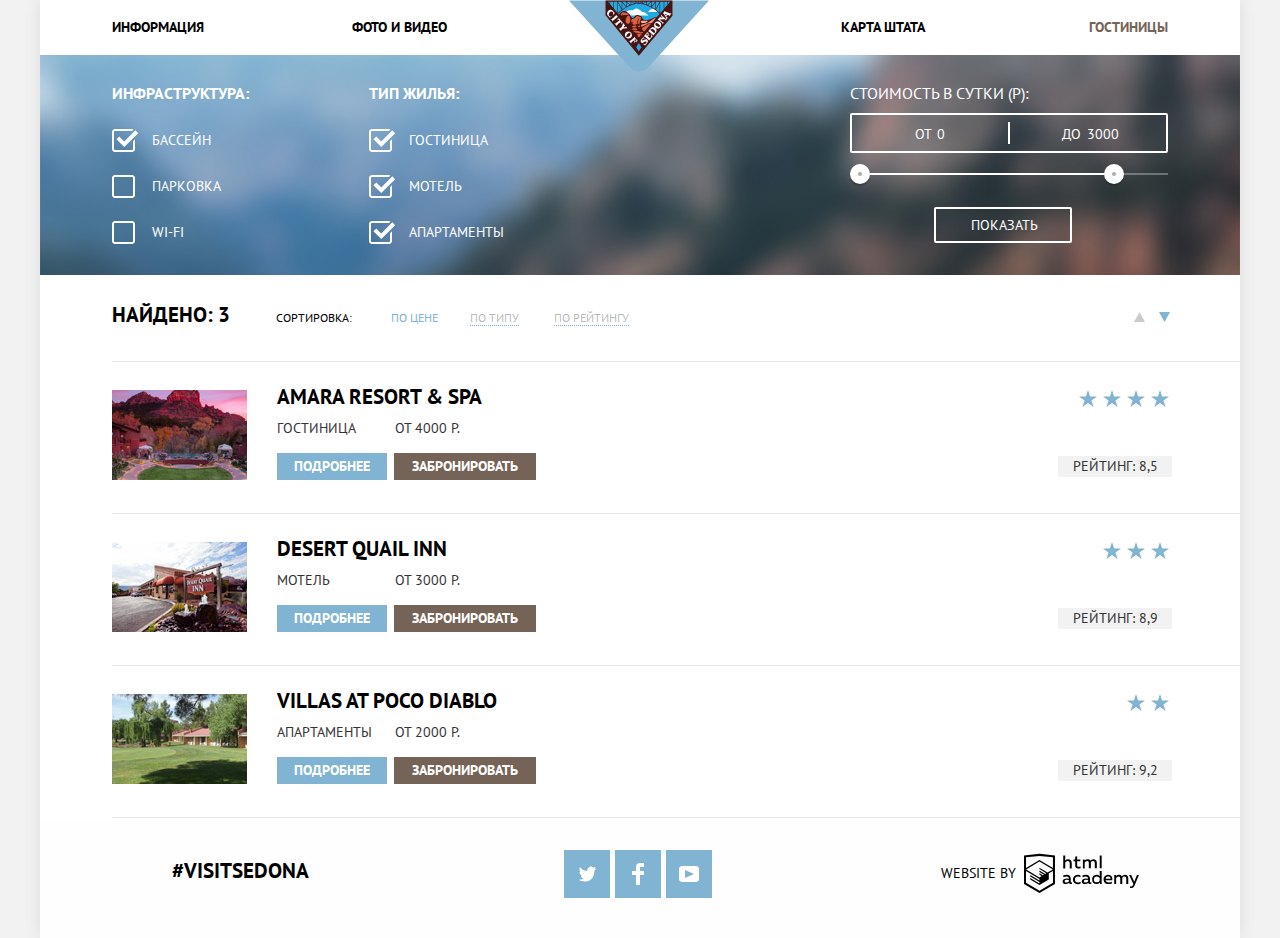
==== commit 83d1b7df: "some fixes" ====
--- a/hotelsfilter.html
+++ b/hotelsfilter.html
@@ -15,8 +15,8 @@
       <a class="logo" href="index.html"><img src="img/logo-sedona.svg" alt="nav-logo" width="140" height="72"></a>
       <nav class="main-nav">
         <ul class="site-nav">
-          <li><a href="#">Информация</a></li>
-          <li><a href="#">Фото и Видео</a></li>
+          <li><a href="#" tabindex="1">Информация</a></li>
+          <li><a href="#" tabindex="2">Фото и Видео</a></li>
           <li><a href="#">Карта Штата</a></li>
           <li><a href="hotelsfilter.html" class="active-nav">Гостиницы</a></li>
         </ul>
--- a/css/styles.css
+++ b/css/styles.css
@@ -136,7 +136,7 @@
 .welcome-block {
   background-color: #848288;
   background-image: url("../img/background-photo.jpg");
-  background-position: center -58px;
+  background-position: center -55px;
   background-repeat: no-repeat;
   background-size: cover;
   height: 510px;
@@ -145,7 +145,7 @@
 }
 
 .welcome-block img {
-  padding-top: 75px;
+  padding-top: 77px;
 }
 
 .features,
@@ -335,6 +335,10 @@
   margin-top: 3px;
 }
 
+.footer-inner-page p {
+  margin-top: 6px;
+}
+
 .amount-buttons-block label {
   margin: 0;
 }
@@ -379,17 +383,16 @@
 .footer li,
 .footer-inner-page li {
   list-style: none;
+  margin-right: 5px;
 }
 
 .footer li:first-child,
 .footer-inner-page li:first-child {
   margin-left: 124px;
-  margin-right: 5px;
 }
 
 .footer li:last-child,
 .footer-inner-page li:last-child {
-  margin-left: 5px;
   margin-right: auto;
 }
 
@@ -412,6 +415,10 @@
   fill: black;
 }
 
+.footer-inner-page .footer-copyright {
+  margin-top: -10px;
+}
+
 .footer-copyright a {
   color: #000000;
 
@@ -429,7 +436,7 @@
 }
 
 .footer-copyright svg {
-  margin-left: 7px;
+  margin-left: 8px;
 }
 
 .footer-copyright a:hover,
@@ -646,13 +653,18 @@
   margin-top: 26px;
 }
 
+.sublist-item-aparts p {
+  width: 300px;
+  padding-left: 50px;
+}
+
 .sublist-item-aparts h3::before {
   content: "";
 
   position: absolute;
   width: 75px;
   height: 72px;
-  left: 105px;
+  left: 162px;
   top: -28px;
 
   background-image: url("../img/icon-1.svg");
@@ -660,6 +672,11 @@
   background-position: 0, 0;
 }
 
+.sublist-item-food p {
+  width: 290px;
+  padding-left: 55px;
+}
+
 .sublist-item-food h3::before {
   content: "";
 
@@ -668,13 +685,18 @@
   height: 70px;
 
   top: -27px;
-  left: 37%;
+  left: 41%;
 
   background-image: url("../img/icon-3.svg");
   background-repeat: no-repeat;
   background-position: 0, 0;
 }
 
+.sublist-item-gifts p {
+  width: 370px;
+  margin-left: 15px;
+}
+
 .sublist-item-gifts h3::before {
   content: "";
 
@@ -683,7 +705,7 @@
   height: 76px;
 
   top: -31px;
-  left: 39%;
+  left: 42%;
 
   background-image: url("../img/icon-2.svg");
   background-repeat: no-repeat;
@@ -891,6 +913,10 @@
   margin-top: -3px;
 }
 
+.footer-inner-page ul {
+  margin-top: 5px;
+}
+
 .features-list {
   display: -webkit-box;
   display: -ms-flexbox;
@@ -948,7 +974,7 @@
   display: flex;
   border-top: 1px solid #e5e5e5;
 
-  height: 151px;
+  min-height: 151px;
 }
 
 .wrapper-hotel-card {
@@ -1279,59 +1305,30 @@
   cursor: pointer;
 }
 
-.minus::after {
-  position: absolute;
-
-  content: "";
-
-  height: 3px;
-  width: 12px;
-
-  background-color: #a9a9a9;
-  left: 12px;
-  top: 50%;
-}
-
-.plus::after,
-.plus::before {
-  position: absolute;
-
-  content: "";
-
-  height: 3px;
-  width: 12px;
-
-  background-color: #a9a9a9;
+.minus svg {
+  height: 6px;
+  position: absolute;
+  top: 18px;
   left: 13px;
-  top: 18px;
-}
-
-.plus::after {
-  -webkit-transform: rotate(90deg);
-  -ms-transform: rotate(90deg);
-  transform: rotate(90deg);
+}
+
+.plus svg {
+  position: absolute;
+  top: 15px;
   left: 13px;
 }
 
-/*.plus::before {
-  width: 12px;
-}*/
-
-.minus:hover::after,
-.plus:hover::after,
-.plus:hover::before,
-.minus:focus::after,
-.plus:focus::after,
-.plus:focus::before {
-  background-color: #000;
-}
-
-.minus:active::after,
-.plus:active::after,
-.plus:active::before {
-  background-color: #81b3d2;
-}
-
+.minus:hover svg,
+.minus:focus svg,
+.plus:hover svg,
+.plus:focus svg {
+  fill: #000;
+}
+
+.minus:active svg,
+.plus:active svg {
+  fill: #81b3d2;
+}
 
 input[name="adult-amout"],
 input[name="children-amout"] {
@@ -1465,9 +1462,9 @@
 
 .mask-container {
   position: absolute;
-  bottom: -2px;
+  bottom: -3px;
   width: 100%;
-  height: 59px;
+  height: 61px;
   left: 0;
 }
 
@@ -1496,4 +1493,4 @@
 
 .site-nav .active-nav {
   color: #766357;
-}+}
